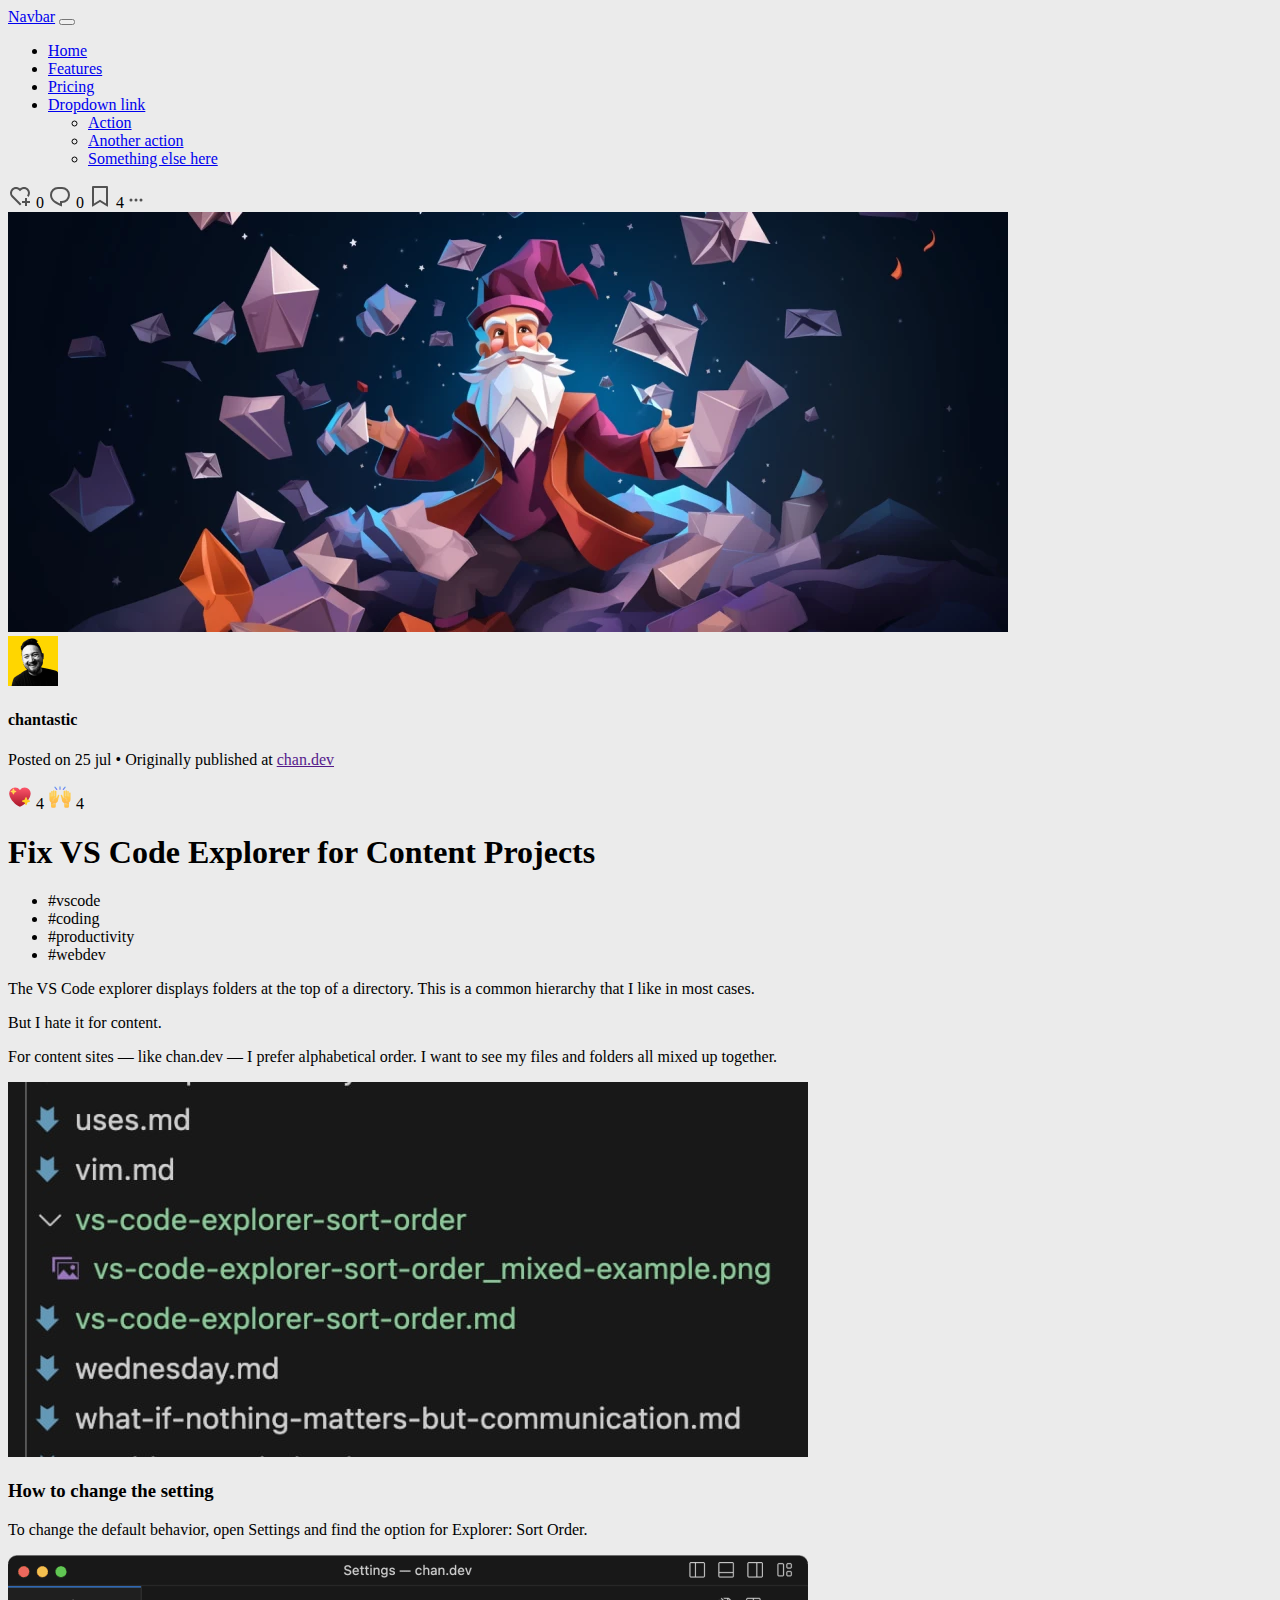
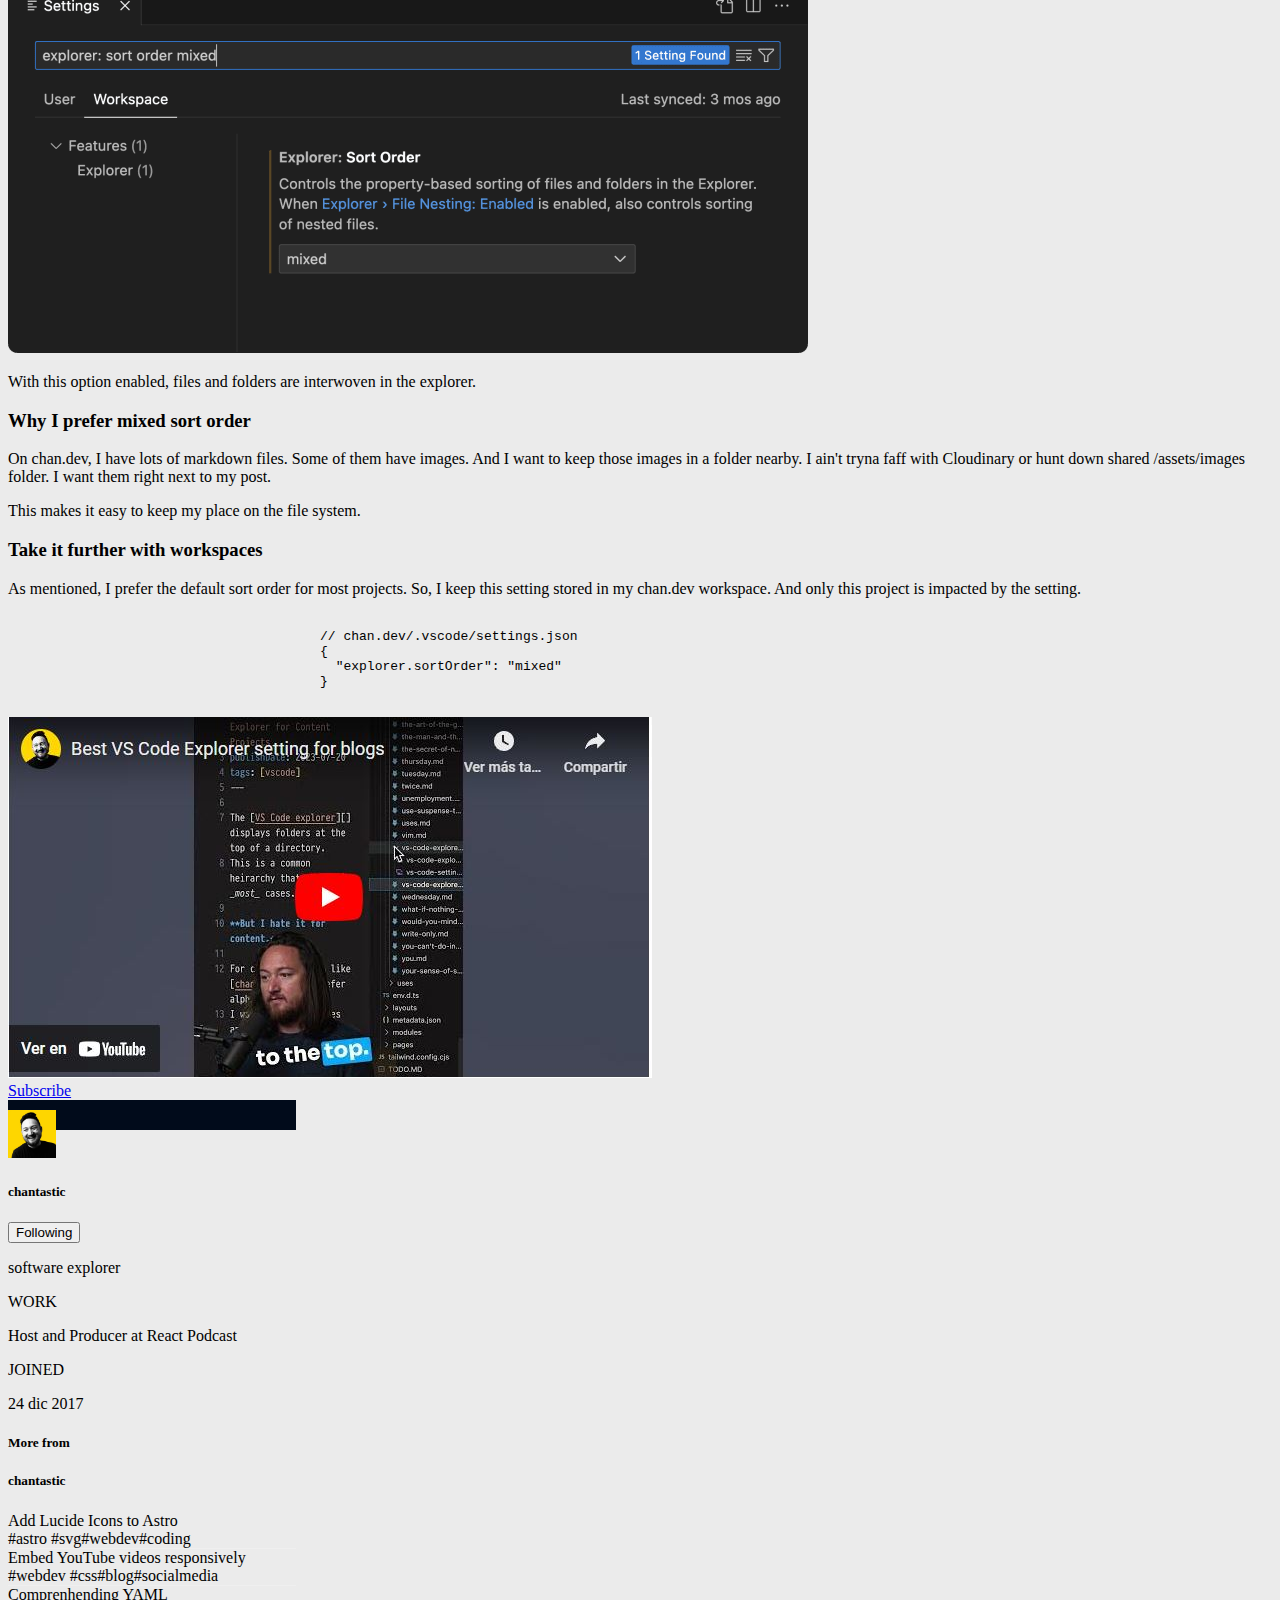
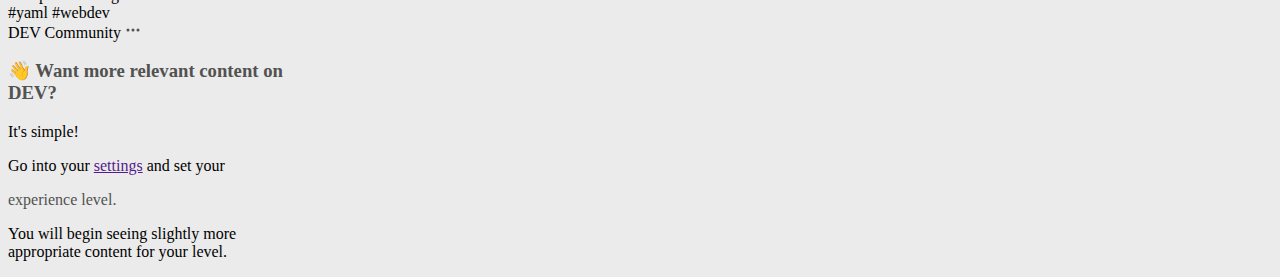
==== post.html @ d1fd75cc "seccion card 1" ====
<!DOCTYPE html>
<html lang="en">

<head>
    <meta charset="UTF-8">
    <meta name="viewport" content="width=device-width, initial-scale=1.0">

    <title>POST</title>

    <link href='https://fonts.googleapis.com/css?family=Roboto' rel='stylesheet'>
    <link href="https://cdn.jsdelivr.net/npm/bootstrap@5.3.1/dist/css/bootstrap.min.css" rel="stylesheet"
        integrity="sha384-4bw+/aepP/YC94hEpVNVgiZdgIC5+VKNBQNGCHeKRQN+PtmoHDEXuppvnDJzQIu9" crossorigin="anonymous">
    <link rel="stylesheet" href="styles.css">
</head>

<body style="background-color: #ebebeb;">
    <header class="header__container">
        <nav class="navbar navbar-expand-lg bg-body-tertiary">
            <div class="container-fluid">
              <a class="navbar-brand" href="#">Navbar</a>
              <button class="navbar-toggler" type="button" data-bs-toggle="collapse" data-bs-target="#navbarNavDropdown" aria-controls="navbarNavDropdown" aria-expanded="false" aria-label="Toggle navigation">
                <span class="navbar-toggler-icon"></span>
              </button>
              <div class="collapse navbar-collapse" id="navbarNavDropdown">
                <ul class="navbar-nav">
                  <li class="nav-item">
                    <a class="nav-link active" aria-current="page" href="#">Home</a>
                  </li>
                  <li class="nav-item">
                    <a class="nav-link" href="#">Features</a>
                  </li>
                  <li class="nav-item">
                    <a class="nav-link" href="#">Pricing</a>
                  </li>
                  <li class="nav-item dropdown">
                    <a class="nav-link dropdown-toggle" href="#" role="button" data-bs-toggle="dropdown" aria-expanded="false">
                      Dropdown link
                    </a>
                    <ul class="dropdown-menu">
                      <li><a class="dropdown-item" href="#">Action</a></li>
                      <li><a class="dropdown-item" href="#">Another action</a></li>
                      <li><a class="dropdown-item" href="#">Something else here</a></li>
                    </ul>
                  </li>
                </ul>
              </div>
            </div>
          </nav>
    </header>
    <div class="container my-3">
        <div class="row">
            <aside class="aside-left-post__container col-1 d-none d-md-block">
                <div class="d-flex flex-column align-items-center mt-5">
                <img src="./src/corazon.svg" class="mb-1">
                <span class="mb-4">0</span>
                <img src="./src/message.svg" class="mb-1" >
                <span class="mb-4">0</span>
                <img src="./src/mark.svg" class="mb-1">
                <span class="mb-4">4</span>
                <img src="./src/puntos.svg" >
                </div>
            </aside>
             <main class="main-post__container col-12 col-md-9 col-lg-8">
                <section class="card__section">
                    <div class="card">
                        <img src="./src/mago.webp" class="card-img-top" alt="...">
                        <section class="poster-information__container d-flex ps-4 pt-3 ">
                            <div class="image__container"><img class="rounded-circle" src="src/autoravatar.webp" alt="">
                            </div>

                            <div class="info">
                                <h4>chantastic</h4>
                                <p>Posted on 25 jul • Originally published at <a href="">chan.dev</a></p>
                            </div>
                        </section>
                        <section class="reactions__container d-flex ps-3  ">
                            <span class=" me-3">
                                <img src="./src/sparkleheart.svg" alt="">
                                <span>4</span>
                            </span>
                            <span><img src="./src/raised-hands.svg" alt="">
                                <span>4</span>
                            </span>
                        </section>
                        <div class="card-body">
                            <h1 class="card-title">Fix VS Code Explorer for Content Projects</h5>
                                <section class="hashtag__container">
                                    <ul class="d-flex flex-wrap list-unstyled">
                                        <li class="ps-4 me-2">#vscode</li>
                                        <li class="me-2">#coding</li>
                                        <li class="me-2">#productivity</li>
                                        <li class="me-2">#webdev</li>
                                    </ul>
                                </section>
                                <p class="card-text">The VS Code explorer displays folders at the top of a directory.
                                    This is a common hierarchy that I like in most cases.

                                <p>But I hate it for content.</p>

                                For content sites — like chan.dev — I prefer alphabetical order.
                                I want to see my files and folders all mixed up together.</p>
                                <div>
                                    <img class="img-fluid" src="./src/capture1.jpg" alt="">
                                </div>
                                <h3>How to change the setting</h3>
                                <p>To change the default behavior, open Settings and find the option for Explorer: Sort
                                    Order.</p>
                                <img class="img-fluid" src="./src/settings.png" alt="">
                                <p>With this option enabled, files and folders are interwoven in the explorer.</p>
                                <h3>Why I prefer mixed sort order</h3>
                                <p>On chan.dev, I have lots of markdown files.
                                    Some of them have images.
                                    And I want to keep those images in a folder nearby.
                                    I ain't tryna faff with Cloudinary or hunt down shared /assets/images folder.
                                    I want them right next to my post.
                                </p>
                                <p>This makes it easy to keep my place on the file system.</p>
                                <h3>Take it further with workspaces</h3>
                                <p>As mentioned, I prefer the default sort order for most projects.
                                    So, I keep this setting stored in my chan.dev workspace.
                                    And only this project is impacted by the setting.
                                </p>
                                 <div class="code-block">
                                    <pre><code class="code">
                                        // chan.dev/.vscode/settings.json
                                        {
                                          "explorer.sortOrder": "mixed"
                                        }
                                    </code></pre>
                                  </div>
                                  <div>
                                    <img class="img-fluid" src="./src/video yotube.JPG" alt="">
                                </div>

                                <a href="#" class="btn btn-primary">Subscribe</a>
                        </div>
                    </div>
                </section>

            </main>
            <aside class="aside-right-post__container  col-3 d-none d-lg-block">
                <section class="info__user gap-2">
                    <div class="card" style="width: 18rem;  border-top: 30px solid #010b1b;">
                        <div class="info__nameUser d-flex ">
                            <img src="./src/perfil-user.webp" class="card-img-top rounded-circle mx-3" style="width: 48px; height: 48px; margin-top: -20px;" alt="...">
                            <h5 class="card-title">chantastic</h5>
                        </div>
                        <div class="card-body">
                        <div class="d-grid gap-2">
                            <button href="#" class="btn btn-outline-secondary ">Following</button>
                        </div>
                        <p class="card-text my-2">software explorer</p>
                        <span class="fw-bold text-body-secondary">WORK</span>
                        <p>Host and Producer at React Podcast</p>
                        <span class="fw-bold text-body-secondary">JOINED</span>
                        <p>24 dic 2017</p>
                        </div>
                    </div>
                
                </section>
                <section>
                <div class="info__extra mt-3">
                    <div class="card" style="width: 18rem;">
                        <div class="card-body">
                            <div class="card_tittle d-flex">
                                <h5 class="card-title">More from </h5> <h5 class="card-tittle text-primary mx-1"> chantastic</h5>
                                <div class="d-grid gap-2">
                            </div>
                    </div>
                    <div class="row">
                        <div class="col my-1" style="width: 18rem; margin:0 ;border-bottom: 1px solid rgb(239, 239, 239);">
                           <span class="my-2">Add Lucide Icons to Astro</span>
                           <div class="text-secondary my-1 ">
                            <span class="me-1">#astro</span> <span class="me-1">#svg</span><span class="me-1">#webdev</span><span class="me-1">#coding</span>
                           </div>
                          </div>
                        </div>
                        <div class="row">
                            <div class="col my-2" style="width: 18rem; border-bottom: 1px solid rgb(239, 239, 239);">
                               <span class="my-1">Embed YouTube videos responsively</span>
                               <div class="text-secondary my-1">
                                <span class="me-1">#webdev</span> <span class="me-1">#css</span><span class="me-1">#blog</span><span class="me-1">#socialmedia</span>
                               </div>
                              </div>
                            </div>
                            <div class="row">
                                <div class="col my-2" style="width: 18rem;">
                                   <span class="my-1">Comprenhending YAML</span>
                                   <div class="text-secondary ">
                                    <span class="me-1">#yaml</span> <span class="me-1">#webdev</span>
                                   </div>
                                </div>
                            </div>       
                </section>
               <section>
                <div class="card my-3" style="width: 18rem;">
                <div class="info__anuncios d-flex ">
                  <span class="text-dark m-3 col "> DEV Community</span> <img src="./src/puntos.svg" alt="" class="me-3">
                </div>
                <div class="card-body">
                <div class="d-grid gap-2">
                </div>
                <h3 class="card-text my-2  fw-bold" style="color: #525252;">   👋 Want more relevant content on DEV?</h3>
                <span class="fw-bold text-body-secondary fs-5">It's simple!</span>
                <p class="m-0">Go into your <a href="">settings</a>  and set your</p> <p class="fw-bold" style="color: #525252;">experience level.</p>
                <p>You will begin seeing slightly more appropriate content for your level.</p>
                </div>
            </div>
                 </section>
            </aside>
        </div>
    </div>
    <footer class="footer__container"></footer>
    <script src="https://cdn.jsdelivr.net/npm/bootstrap@5.3.1/dist/js/bootstrap.bundle.min.js" integrity="sha384-HwwvtgBNo3bZJJLYd8oVXjrBZt8cqVSpeBNS5n7C8IVInixGAoxmnlMuBnhbgrkm" crossorigin="anonymous"></script>
</body>

</html>
---- styles.css ----
/*# sourceMappingURL=styles.css.map */
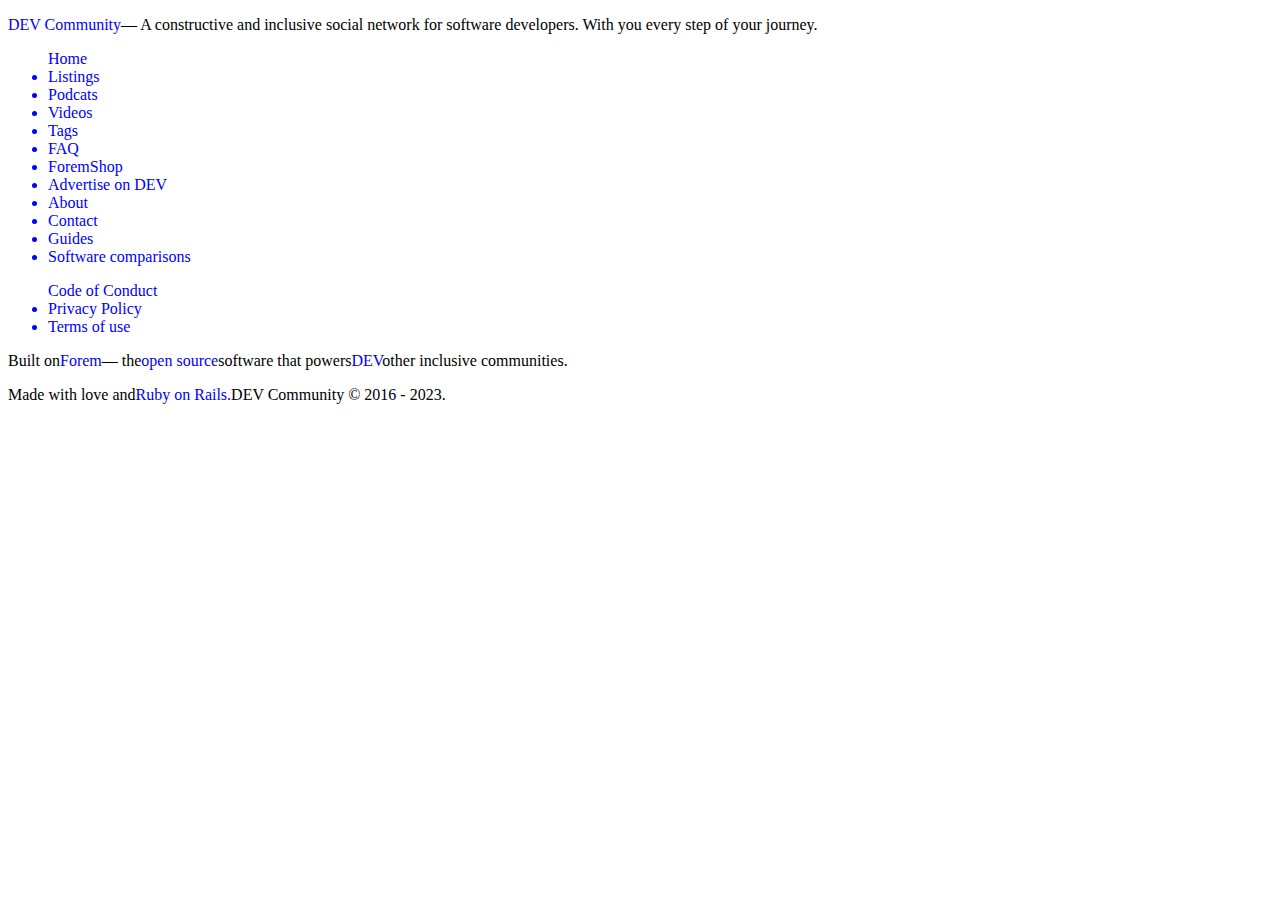
==== commit 7e86ed06: "se creo footer" ====
--- a/post.html
+++ b/post.html
@@ -1,217 +1,65 @@
 <!DOCTYPE html>
 <html lang="en">
-
-<head>
-    <meta charset="UTF-8">
-    <meta name="viewport" content="width=device-width, initial-scale=1.0">
-
-    <title>POST</title>
-
-    <link href='https://fonts.googleapis.com/css?family=Roboto' rel='stylesheet'>
-    <link href="https://cdn.jsdelivr.net/npm/bootstrap@5.3.1/dist/css/bootstrap.min.css" rel="stylesheet"
-        integrity="sha384-4bw+/aepP/YC94hEpVNVgiZdgIC5+VKNBQNGCHeKRQN+PtmoHDEXuppvnDJzQIu9" crossorigin="anonymous">
-    <link rel="stylesheet" href="styles.css">
-</head>
-
-<body style="background-color: #ebebeb;">
-    <header class="header__container">
-        <nav class="navbar navbar-expand-lg bg-body-tertiary">
-            <div class="container-fluid">
-              <a class="navbar-brand" href="#">Navbar</a>
-              <button class="navbar-toggler" type="button" data-bs-toggle="collapse" data-bs-target="#navbarNavDropdown" aria-controls="navbarNavDropdown" aria-expanded="false" aria-label="Toggle navigation">
-                <span class="navbar-toggler-icon"></span>
-              </button>
-              <div class="collapse navbar-collapse" id="navbarNavDropdown">
-                <ul class="navbar-nav">
-                  <li class="nav-item">
-                    <a class="nav-link active" aria-current="page" href="#">Home</a>
-                  </li>
-                  <li class="nav-item">
-                    <a class="nav-link" href="#">Features</a>
-                  </li>
-                  <li class="nav-item">
-                    <a class="nav-link" href="#">Pricing</a>
-                  </li>
-                  <li class="nav-item dropdown">
-                    <a class="nav-link dropdown-toggle" href="#" role="button" data-bs-toggle="dropdown" aria-expanded="false">
-                      Dropdown link
-                    </a>
-                    <ul class="dropdown-menu">
-                      <li><a class="dropdown-item" href="#">Action</a></li>
-                      <li><a class="dropdown-item" href="#">Another action</a></li>
-                      <li><a class="dropdown-item" href="#">Something else here</a></li>
-                    </ul>
-                  </li>
-                </ul>
-              </div>
-            </div>
-          </nav>
-    </header>
-    <div class="container my-3">
-        <div class="row">
-            <aside class="aside-left-post__container col-1 d-none d-md-block">
-                <div class="d-flex flex-column align-items-center mt-5">
-                <img src="./src/corazon.svg" class="mb-1">
-                <span class="mb-4">0</span>
-                <img src="./src/message.svg" class="mb-1" >
-                <span class="mb-4">0</span>
-                <img src="./src/mark.svg" class="mb-1">
-                <span class="mb-4">4</span>
-                <img src="./src/puntos.svg" >
-                </div>
-            </aside>
-             <main class="main-post__container col-12 col-md-9 col-lg-8">
-                <section class="card__section">
-                    <div class="card">
-                        <img src="./src/mago.webp" class="card-img-top" alt="...">
-                        <section class="poster-information__container d-flex ps-4 pt-3 ">
-                            <div class="image__container"><img class="rounded-circle" src="src/autoravatar.webp" alt="">
-                            </div>
-
-                            <div class="info">
-                                <h4>chantastic</h4>
-                                <p>Posted on 25 jul • Originally published at <a href="">chan.dev</a></p>
-                            </div>
-                        </section>
-                        <section class="reactions__container d-flex ps-3  ">
-                            <span class=" me-3">
-                                <img src="./src/sparkleheart.svg" alt="">
-                                <span>4</span>
-                            </span>
-                            <span><img src="./src/raised-hands.svg" alt="">
-                                <span>4</span>
-                            </span>
-                        </section>
-                        <div class="card-body">
-                            <h1 class="card-title">Fix VS Code Explorer for Content Projects</h5>
-                                <section class="hashtag__container">
-                                    <ul class="d-flex flex-wrap list-unstyled">
-                                        <li class="ps-4 me-2">#vscode</li>
-                                        <li class="me-2">#coding</li>
-                                        <li class="me-2">#productivity</li>
-                                        <li class="me-2">#webdev</li>
-                                    </ul>
-                                </section>
-                                <p class="card-text">The VS Code explorer displays folders at the top of a directory.
-                                    This is a common hierarchy that I like in most cases.
-
-                                <p>But I hate it for content.</p>
-
-                                For content sites — like chan.dev — I prefer alphabetical order.
-                                I want to see my files and folders all mixed up together.</p>
-                                <div>
-                                    <img class="img-fluid" src="./src/capture1.jpg" alt="">
-                                </div>
-                                <h3>How to change the setting</h3>
-                                <p>To change the default behavior, open Settings and find the option for Explorer: Sort
-                                    Order.</p>
-                                <img class="img-fluid" src="./src/settings.png" alt="">
-                                <p>With this option enabled, files and folders are interwoven in the explorer.</p>
-                                <h3>Why I prefer mixed sort order</h3>
-                                <p>On chan.dev, I have lots of markdown files.
-                                    Some of them have images.
-                                    And I want to keep those images in a folder nearby.
-                                    I ain't tryna faff with Cloudinary or hunt down shared /assets/images folder.
-                                    I want them right next to my post.
-                                </p>
-                                <p>This makes it easy to keep my place on the file system.</p>
-                                <h3>Take it further with workspaces</h3>
-                                <p>As mentioned, I prefer the default sort order for most projects.
-                                    So, I keep this setting stored in my chan.dev workspace.
-                                    And only this project is impacted by the setting.
-                                </p>
-                                 <div class="code-block">
-                                    <pre><code class="code">
-                                        // chan.dev/.vscode/settings.json
-                                        {
-                                          "explorer.sortOrder": "mixed"
-                                        }
-                                    </code></pre>
-                                  </div>
-                                  <div>
-                                    <img class="img-fluid" src="./src/video yotube.JPG" alt="">
-                                </div>
-
-                                <a href="#" class="btn btn-primary">Subscribe</a>
-                        </div>
-                    </div>
-                </section>
-
-            </main>
-            <aside class="aside-right-post__container  col-3 d-none d-lg-block">
-                <section class="info__user gap-2">
-                    <div class="card" style="width: 18rem;  border-top: 30px solid #010b1b;">
-                        <div class="info__nameUser d-flex ">
-                            <img src="./src/perfil-user.webp" class="card-img-top rounded-circle mx-3" style="width: 48px; height: 48px; margin-top: -20px;" alt="...">
-                            <h5 class="card-title">chantastic</h5>
-                        </div>
-                        <div class="card-body">
-                        <div class="d-grid gap-2">
-                            <button href="#" class="btn btn-outline-secondary ">Following</button>
-                        </div>
-                        <p class="card-text my-2">software explorer</p>
-                        <span class="fw-bold text-body-secondary">WORK</span>
-                        <p>Host and Producer at React Podcast</p>
-                        <span class="fw-bold text-body-secondary">JOINED</span>
-                        <p>24 dic 2017</p>
-                        </div>
-                    </div>
-                
-                </section>
-                <section>
-                <div class="info__extra mt-3">
-                    <div class="card" style="width: 18rem;">
-                        <div class="card-body">
-                            <div class="card_tittle d-flex">
-                                <h5 class="card-title">More from </h5> <h5 class="card-tittle text-primary mx-1"> chantastic</h5>
-                                <div class="d-grid gap-2">
-                            </div>
-                    </div>
-                    <div class="row">
-                        <div class="col my-1" style="width: 18rem; margin:0 ;border-bottom: 1px solid rgb(239, 239, 239);">
-                           <span class="my-2">Add Lucide Icons to Astro</span>
-                           <div class="text-secondary my-1 ">
-                            <span class="me-1">#astro</span> <span class="me-1">#svg</span><span class="me-1">#webdev</span><span class="me-1">#coding</span>
-                           </div>
-                          </div>
-                        </div>
-                        <div class="row">
-                            <div class="col my-2" style="width: 18rem; border-bottom: 1px solid rgb(239, 239, 239);">
-                               <span class="my-1">Embed YouTube videos responsively</span>
-                               <div class="text-secondary my-1">
-                                <span class="me-1">#webdev</span> <span class="me-1">#css</span><span class="me-1">#blog</span><span class="me-1">#socialmedia</span>
-                               </div>
-                              </div>
-                            </div>
-                            <div class="row">
-                                <div class="col my-2" style="width: 18rem;">
-                                   <span class="my-1">Comprenhending YAML</span>
-                                   <div class="text-secondary ">
-                                    <span class="me-1">#yaml</span> <span class="me-1">#webdev</span>
-                                   </div>
-                                </div>
-                            </div>       
-                </section>
-               <section>
-                <div class="card my-3" style="width: 18rem;">
-                <div class="info__anuncios d-flex ">
-                  <span class="text-dark m-3 col "> DEV Community</span> <img src="./src/puntos.svg" alt="" class="me-3">
-                </div>
-                <div class="card-body">
-                <div class="d-grid gap-2">
-                </div>
-                <h3 class="card-text my-2  fw-bold" style="color: #525252;">   👋 Want more relevant content on DEV?</h3>
-                <span class="fw-bold text-body-secondary fs-5">It's simple!</span>
-                <p class="m-0">Go into your <a href="">settings</a>  and set your</p> <p class="fw-bold" style="color: #525252;">experience level.</p>
-                <p>You will begin seeing slightly more appropriate content for your level.</p>
-                </div>
-            </div>
-                 </section>
-            </aside>
-        </div>
+  <head>
+    <meta charset="UTF-8" />
+    <meta name="viewport" content="width=device-width, initial-scale=1.0" />
+    <title>Document</title>
+    <link
+      href="https://fonts.googleapis.com/css?family=Roboto"
+      rel="stylesheet"
+    />
+    <link
+      href="https://cdn.jsdelivr.net/npm/bootstrap@5.3.1/dist/css/bootstrap.min.css"
+      rel="stylesheet"
+      integrity="sha384-4bw+/aepP/YC94hEpVNVgiZdgIC5+VKNBQNGCHeKRQN+PtmoHDEXuppvnDJzQIu9"
+      crossorigin="anonymous"
+    />
+    <link rel="stylesheet" href="styles.css" />
+  </head>
+  <body>
+    <header class="header__container"></header>
+    <div class="container">
+      <div class="row">
+        <side class="aside-left-post__container"></side>
+        <main class="main-post__container"></main>
+        <side class="aside-right-post__container"></side>
+      </div>
     </div>
-    <footer class="footer__container"></footer>
-    <script src="https://cdn.jsdelivr.net/npm/bootstrap@5.3.1/dist/js/bootstrap.bundle.min.js" integrity="sha384-HwwvtgBNo3bZJJLYd8oVXjrBZt8cqVSpeBNS5n7C8IVInixGAoxmnlMuBnhbgrkm" crossorigin="anonymous"></script>
-</body>
-
-</html>+    <footer class="footer__container">
+        <p class="d-flex justify-content-center">
+         <span class="me-1">DEV Community</span>— A constructive and inclusive social network for software developers.
+          With you every step of your journey.
+        </p>
+        <ul class="d-flex justify-content-center">
+          <li class="no__point">Home</li>
+          <li class="ms-4">Listings</li>
+          <li class="ms-4">Podcats</li>
+          <li class="ms-4">Videos</li>
+          <li class="ms-4">Tags</li>
+          <li class="ms-4">FAQ</li>
+          <li class="ms-4">ForemShop</li>
+          <li class="ms-4">Advertise on DEV</li>
+          <li class="ms-4">About</li>
+          <li class="ms-4">Contact</li>
+          <li class="ms-4">Guides</li>
+          <li class="ms-4">Software comparisons</li>
+        </ul>
+        <ul class="d-flex justify-content-center">
+          <li class="no__point">Code of Conduct</li>
+          <li class="ms-4">Privacy Policy</li>
+          <li class="ms-4">Terms of use</li>
+        </ul>
+        <p class="d-flex justify-content-center">
+          Built on<span class="mx-1">Forem</span>— the<span class="mx-1">open source</span>software that powers<span class="mx-1">DEV</span>other
+          inclusive communities.
+        </p>
+        <p class="d-flex justify-content-center">Made with love and<span class="mx-1">Ruby on Rails.</span>DEV Community © 2016 - 2023.</p>
+      
+    </footer>
+    <script
+      src="https://cdn.jsdelivr.net/npm/bootstrap@5.3.1/dist/js/bootstrap.bundle.min.js"
+      integrity="sha384-HwwvtgBNo3bZJJLYd8oVXjrBZt8cqVSpeBNS5n7C8IVInixGAoxmnlMuBnhbgrkm"
+      crossorigin="anonymous"
+    ></script>
+  </body>
+</html>
--- a/styles.css
+++ b/styles.css
@@ -1 +1,6 @@
-/*# sourceMappingURL=styles.css.map */+.footer__container .no__point {
+  list-style: none;
+}
+.footer__container span, .footer__container li {
+  color: blue;
+}/*# sourceMappingURL=styles.css.map */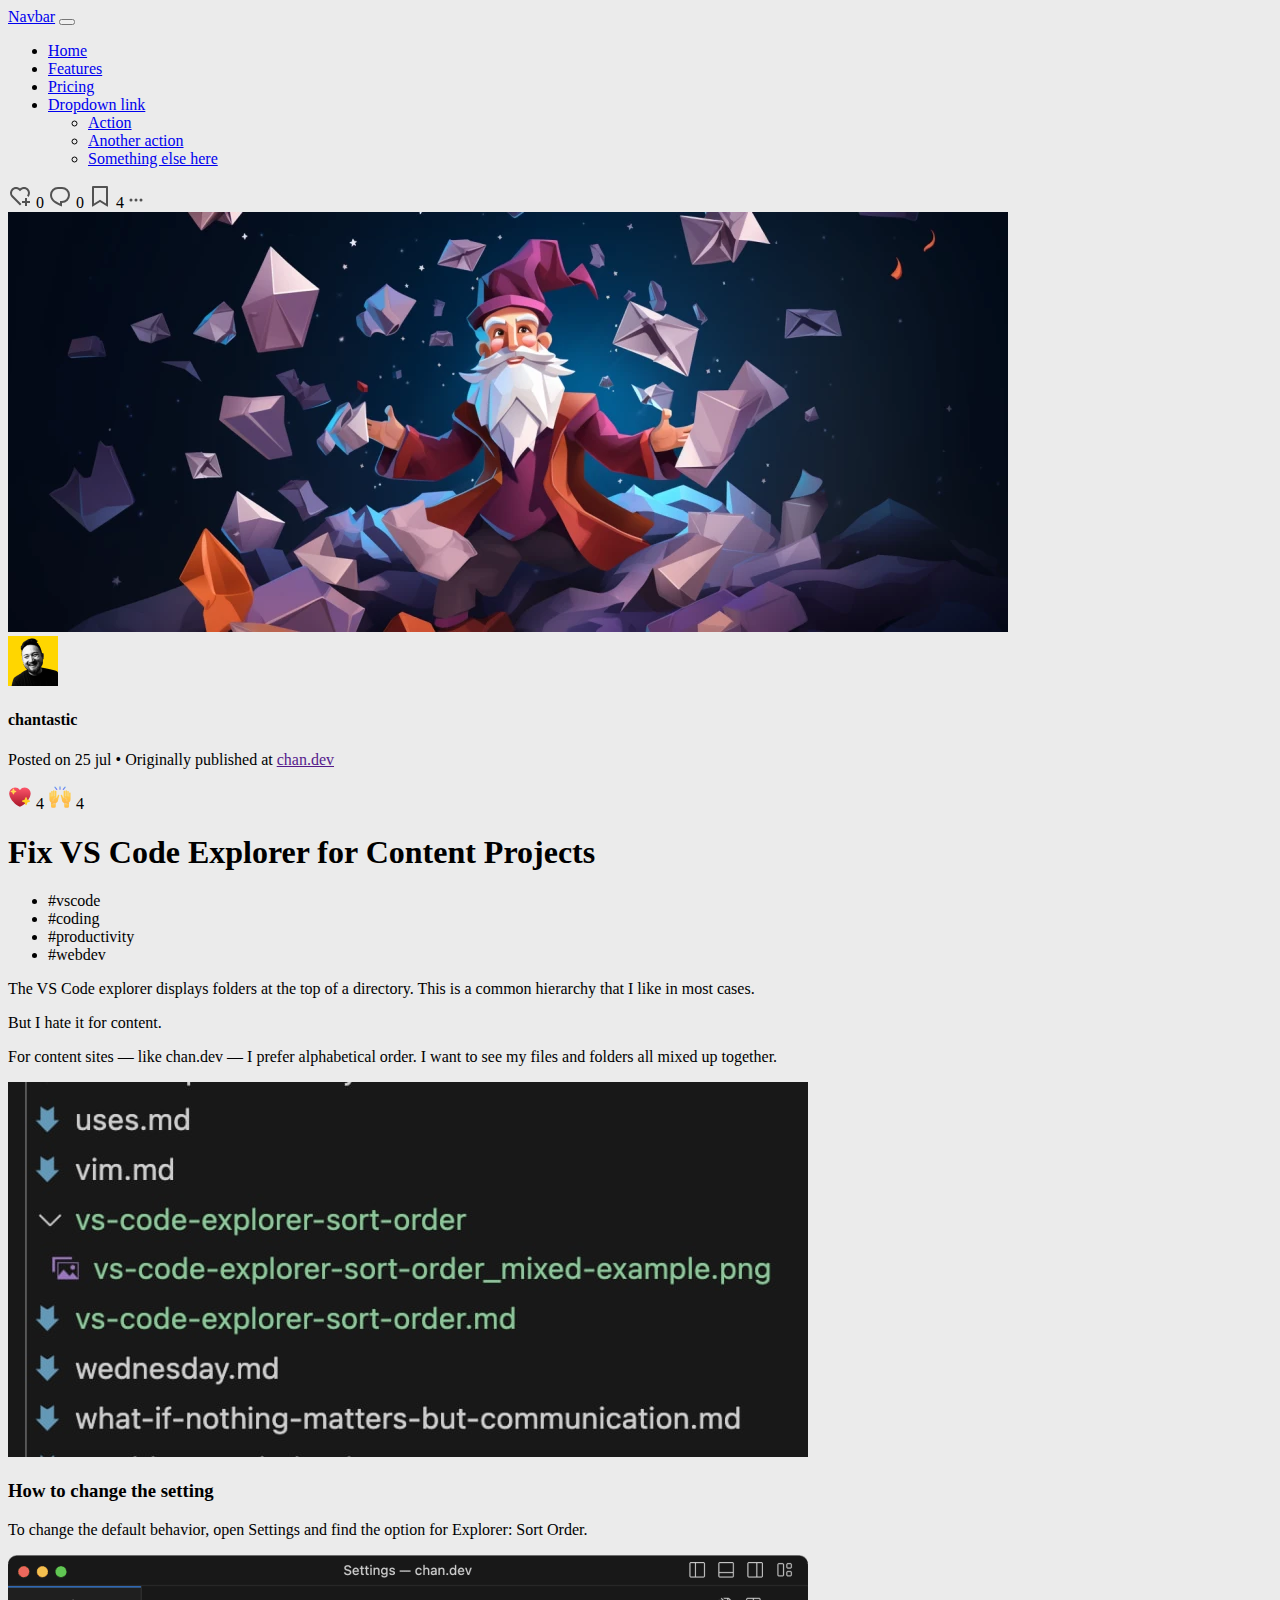
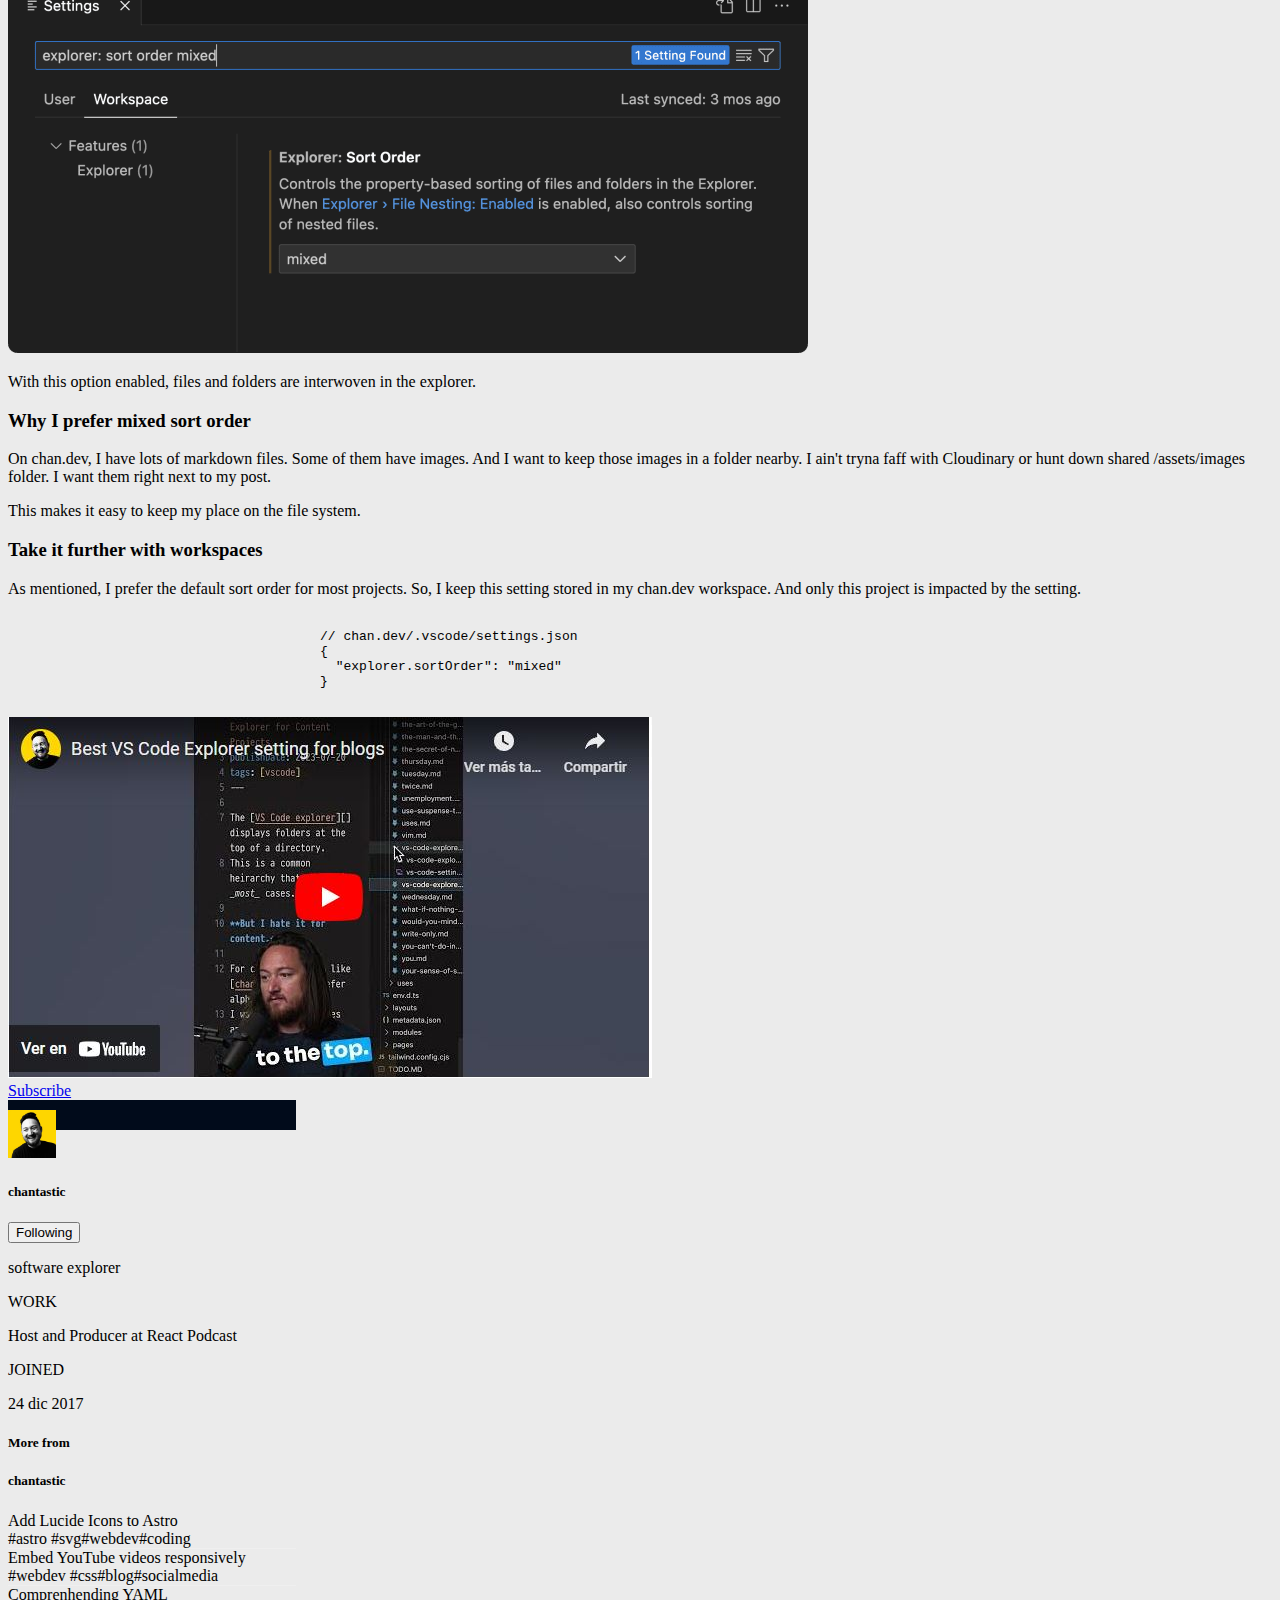
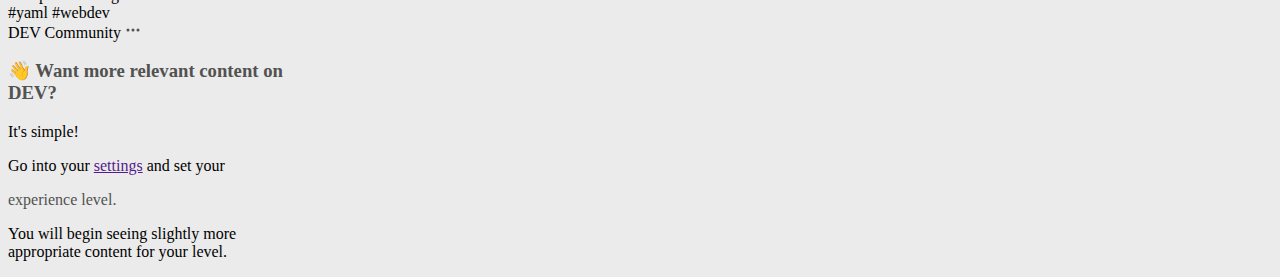
==== commit 87316650: "Merge branch 'main' into aside-izquierdo" ====
--- a/post.html
+++ b/post.html
@@ -1,65 +1,217 @@
 <!DOCTYPE html>
 <html lang="en">
-  <head>
-    <meta charset="UTF-8" />
-    <meta name="viewport" content="width=device-width, initial-scale=1.0" />
-    <title>Document</title>
-    <link
-      href="https://fonts.googleapis.com/css?family=Roboto"
-      rel="stylesheet"
-    />
-    <link
-      href="https://cdn.jsdelivr.net/npm/bootstrap@5.3.1/dist/css/bootstrap.min.css"
-      rel="stylesheet"
-      integrity="sha384-4bw+/aepP/YC94hEpVNVgiZdgIC5+VKNBQNGCHeKRQN+PtmoHDEXuppvnDJzQIu9"
-      crossorigin="anonymous"
-    />
-    <link rel="stylesheet" href="styles.css" />
-  </head>
-  <body>
-    <header class="header__container"></header>
-    <div class="container">
-      <div class="row">
-        <side class="aside-left-post__container"></side>
-        <main class="main-post__container"></main>
-        <side class="aside-right-post__container"></side>
-      </div>
+
+<head>
+    <meta charset="UTF-8">
+    <meta name="viewport" content="width=device-width, initial-scale=1.0">
+
+    <title>POST</title>
+
+    <link href='https://fonts.googleapis.com/css?family=Roboto' rel='stylesheet'>
+    <link href="https://cdn.jsdelivr.net/npm/bootstrap@5.3.1/dist/css/bootstrap.min.css" rel="stylesheet"
+        integrity="sha384-4bw+/aepP/YC94hEpVNVgiZdgIC5+VKNBQNGCHeKRQN+PtmoHDEXuppvnDJzQIu9" crossorigin="anonymous">
+    <link rel="stylesheet" href="styles.css">
+</head>
+
+<body style="background-color: #ebebeb;">
+    <header class="header__container">
+        <nav class="navbar navbar-expand-lg bg-body-tertiary">
+            <div class="container-fluid">
+              <a class="navbar-brand" href="#">Navbar</a>
+              <button class="navbar-toggler" type="button" data-bs-toggle="collapse" data-bs-target="#navbarNavDropdown" aria-controls="navbarNavDropdown" aria-expanded="false" aria-label="Toggle navigation">
+                <span class="navbar-toggler-icon"></span>
+              </button>
+              <div class="collapse navbar-collapse" id="navbarNavDropdown">
+                <ul class="navbar-nav">
+                  <li class="nav-item">
+                    <a class="nav-link active" aria-current="page" href="#">Home</a>
+                  </li>
+                  <li class="nav-item">
+                    <a class="nav-link" href="#">Features</a>
+                  </li>
+                  <li class="nav-item">
+                    <a class="nav-link" href="#">Pricing</a>
+                  </li>
+                  <li class="nav-item dropdown">
+                    <a class="nav-link dropdown-toggle" href="#" role="button" data-bs-toggle="dropdown" aria-expanded="false">
+                      Dropdown link
+                    </a>
+                    <ul class="dropdown-menu">
+                      <li><a class="dropdown-item" href="#">Action</a></li>
+                      <li><a class="dropdown-item" href="#">Another action</a></li>
+                      <li><a class="dropdown-item" href="#">Something else here</a></li>
+                    </ul>
+                  </li>
+                </ul>
+              </div>
+            </div>
+          </nav>
+    </header>
+    <div class="container my-3">
+        <div class="row">
+            <aside class="aside-left-post__container col-1 d-none d-md-block">
+                <div class="d-flex flex-column align-items-center mt-5">
+                <img src="./src/corazon.svg" class="mb-1">
+                <span class="mb-4">0</span>
+                <img src="./src/message.svg" class="mb-1" >
+                <span class="mb-4">0</span>
+                <img src="./src/mark.svg" class="mb-1">
+                <span class="mb-4">4</span>
+                <img src="./src/puntos.svg" >
+                </div>
+            </aside>
+             <main class="main-post__container col-12 col-md-9 col-lg-8">
+                <section class="card__section">
+                    <div class="card">
+                        <img src="./src/mago.webp" class="card-img-top" alt="...">
+                        <section class="poster-information__container d-flex ps-4 pt-3 ">
+                            <div class="image__container"><img class="rounded-circle" src="src/autoravatar.webp" alt="">
+                            </div>
+
+                            <div class="info">
+                                <h4>chantastic</h4>
+                                <p>Posted on 25 jul • Originally published at <a href="">chan.dev</a></p>
+                            </div>
+                        </section>
+                        <section class="reactions__container d-flex ps-3  ">
+                            <span class=" me-3">
+                                <img src="./src/sparkleheart.svg" alt="">
+                                <span>4</span>
+                            </span>
+                            <span><img src="./src/raised-hands.svg" alt="">
+                                <span>4</span>
+                            </span>
+                        </section>
+                        <div class="card-body">
+                            <h1 class="card-title">Fix VS Code Explorer for Content Projects</h5>
+                                <section class="hashtag__container">
+                                    <ul class="d-flex flex-wrap list-unstyled">
+                                        <li class="ps-4 me-2">#vscode</li>
+                                        <li class="me-2">#coding</li>
+                                        <li class="me-2">#productivity</li>
+                                        <li class="me-2">#webdev</li>
+                                    </ul>
+                                </section>
+                                <p class="card-text">The VS Code explorer displays folders at the top of a directory.
+                                    This is a common hierarchy that I like in most cases.
+
+                                <p>But I hate it for content.</p>
+
+                                For content sites — like chan.dev — I prefer alphabetical order.
+                                I want to see my files and folders all mixed up together.</p>
+                                <div>
+                                    <img class="img-fluid" src="./src/capture1.jpg" alt="">
+                                </div>
+                                <h3>How to change the setting</h3>
+                                <p>To change the default behavior, open Settings and find the option for Explorer: Sort
+                                    Order.</p>
+                                <img class="img-fluid" src="./src/settings.png" alt="">
+                                <p>With this option enabled, files and folders are interwoven in the explorer.</p>
+                                <h3>Why I prefer mixed sort order</h3>
+                                <p>On chan.dev, I have lots of markdown files.
+                                    Some of them have images.
+                                    And I want to keep those images in a folder nearby.
+                                    I ain't tryna faff with Cloudinary or hunt down shared /assets/images folder.
+                                    I want them right next to my post.
+                                </p>
+                                <p>This makes it easy to keep my place on the file system.</p>
+                                <h3>Take it further with workspaces</h3>
+                                <p>As mentioned, I prefer the default sort order for most projects.
+                                    So, I keep this setting stored in my chan.dev workspace.
+                                    And only this project is impacted by the setting.
+                                </p>
+                                 <div class="code-block">
+                                    <pre><code class="code">
+                                        // chan.dev/.vscode/settings.json
+                                        {
+                                          "explorer.sortOrder": "mixed"
+                                        }
+                                    </code></pre>
+                                  </div>
+                                  <div>
+                                    <img class="img-fluid" src="./src/video yotube.JPG" alt="">
+                                </div>
+
+                                <a href="#" class="btn btn-primary">Subscribe</a>
+                        </div>
+                    </div>
+                </section>
+
+            </main>
+            <aside class="aside-right-post__container  col-3 d-none d-lg-block">
+                <section class="info__user gap-2">
+                    <div class="card" style="width: 18rem;  border-top: 30px solid #010b1b;">
+                        <div class="info__nameUser d-flex ">
+                            <img src="./src/perfil-user.webp" class="card-img-top rounded-circle mx-3" style="width: 48px; height: 48px; margin-top: -20px;" alt="...">
+                            <h5 class="card-title">chantastic</h5>
+                        </div>
+                        <div class="card-body">
+                        <div class="d-grid gap-2">
+                            <button href="#" class="btn btn-outline-secondary ">Following</button>
+                        </div>
+                        <p class="card-text my-2">software explorer</p>
+                        <span class="fw-bold text-body-secondary">WORK</span>
+                        <p>Host and Producer at React Podcast</p>
+                        <span class="fw-bold text-body-secondary">JOINED</span>
+                        <p>24 dic 2017</p>
+                        </div>
+                    </div>
+                
+                </section>
+                <section>
+                <div class="info__extra mt-3">
+                    <div class="card" style="width: 18rem;">
+                        <div class="card-body">
+                            <div class="card_tittle d-flex">
+                                <h5 class="card-title">More from </h5> <h5 class="card-tittle text-primary mx-1"> chantastic</h5>
+                                <div class="d-grid gap-2">
+                            </div>
+                    </div>
+                    <div class="row">
+                        <div class="col my-1" style="width: 18rem; margin:0 ;border-bottom: 1px solid rgb(239, 239, 239);">
+                           <span class="my-2">Add Lucide Icons to Astro</span>
+                           <div class="text-secondary my-1 ">
+                            <span class="me-1">#astro</span> <span class="me-1">#svg</span><span class="me-1">#webdev</span><span class="me-1">#coding</span>
+                           </div>
+                          </div>
+                        </div>
+                        <div class="row">
+                            <div class="col my-2" style="width: 18rem; border-bottom: 1px solid rgb(239, 239, 239);">
+                               <span class="my-1">Embed YouTube videos responsively</span>
+                               <div class="text-secondary my-1">
+                                <span class="me-1">#webdev</span> <span class="me-1">#css</span><span class="me-1">#blog</span><span class="me-1">#socialmedia</span>
+                               </div>
+                              </div>
+                            </div>
+                            <div class="row">
+                                <div class="col my-2" style="width: 18rem;">
+                                   <span class="my-1">Comprenhending YAML</span>
+                                   <div class="text-secondary ">
+                                    <span class="me-1">#yaml</span> <span class="me-1">#webdev</span>
+                                   </div>
+                                </div>
+                            </div>       
+                </section>
+               <section>
+                <div class="card my-3" style="width: 18rem;">
+                <div class="info__anuncios d-flex ">
+                  <span class="text-dark m-3 col "> DEV Community</span> <img src="./src/puntos.svg" alt="" class="me-3">
+                </div>
+                <div class="card-body">
+                <div class="d-grid gap-2">
+                </div>
+                <h3 class="card-text my-2  fw-bold" style="color: #525252;">   👋 Want more relevant content on DEV?</h3>
+                <span class="fw-bold text-body-secondary fs-5">It's simple!</span>
+                <p class="m-0">Go into your <a href="">settings</a>  and set your</p> <p class="fw-bold" style="color: #525252;">experience level.</p>
+                <p>You will begin seeing slightly more appropriate content for your level.</p>
+                </div>
+            </div>
+                 </section>
+            </aside>
+        </div>
     </div>
-    <footer class="footer__container">
-        <p class="d-flex justify-content-center">
-         <span class="me-1">DEV Community</span>— A constructive and inclusive social network for software developers.
-          With you every step of your journey.
-        </p>
-        <ul class="d-flex justify-content-center">
-          <li class="no__point">Home</li>
-          <li class="ms-4">Listings</li>
-          <li class="ms-4">Podcats</li>
-          <li class="ms-4">Videos</li>
-          <li class="ms-4">Tags</li>
-          <li class="ms-4">FAQ</li>
-          <li class="ms-4">ForemShop</li>
-          <li class="ms-4">Advertise on DEV</li>
-          <li class="ms-4">About</li>
-          <li class="ms-4">Contact</li>
-          <li class="ms-4">Guides</li>
-          <li class="ms-4">Software comparisons</li>
-        </ul>
-        <ul class="d-flex justify-content-center">
-          <li class="no__point">Code of Conduct</li>
-          <li class="ms-4">Privacy Policy</li>
-          <li class="ms-4">Terms of use</li>
-        </ul>
-        <p class="d-flex justify-content-center">
-          Built on<span class="mx-1">Forem</span>— the<span class="mx-1">open source</span>software that powers<span class="mx-1">DEV</span>other
-          inclusive communities.
-        </p>
-        <p class="d-flex justify-content-center">Made with love and<span class="mx-1">Ruby on Rails.</span>DEV Community © 2016 - 2023.</p>
-      
-    </footer>
-    <script
-      src="https://cdn.jsdelivr.net/npm/bootstrap@5.3.1/dist/js/bootstrap.bundle.min.js"
-      integrity="sha384-HwwvtgBNo3bZJJLYd8oVXjrBZt8cqVSpeBNS5n7C8IVInixGAoxmnlMuBnhbgrkm"
-      crossorigin="anonymous"
-    ></script>
-  </body>
-</html>
+    <footer class="footer__container"></footer>
+    <script src="https://cdn.jsdelivr.net/npm/bootstrap@5.3.1/dist/js/bootstrap.bundle.min.js" integrity="sha384-HwwvtgBNo3bZJJLYd8oVXjrBZt8cqVSpeBNS5n7C8IVInixGAoxmnlMuBnhbgrkm" crossorigin="anonymous"></script>
+</body>
+
+</html>--- a/styles.css
+++ b/styles.css
@@ -1,6 +1,294 @@
-.footer__container .no__point {
-  list-style: none;
-}
-.footer__container span, .footer__container li {
-  color: blue;
+
+.aside-menu__container .first-icons__container, .aside-menu__container .second-icons__container, .aside-menu__container .third-icons__container, .aside-menu__container .fourth-icons__container {
+  border: none;
+}
+.aside-menu__container .btn-first__button {
+  color: blue;
+  margin-bottom: 5px;
+}
+.aside-menu__container .btn-first__button:hover {
+  background-color: blue;
+  color: white;
+  text-decoration: underline;
+  text-decoration-color: white;
+}
+.aside-menu__container .btn-second__button:hover {
+  background-color: rgb(212, 229, 255);
+  color: rgb(23, 23, 204);
+  text-decoration: underline;
+  text-decoration-color: rgb(0, 0, 94);
+}
+.aside-menu__container .card {
+  margin-bottom: 25px;
+}
+.aside-menu__container .list-group-item, .aside-menu__container .tags__item {
+  border: none;
+  background-color: rgb(245, 245, 245);
+}
+.aside-menu__container .list-group-item:hover {
+  background-color: rgb(212, 229, 255);
+  color: rgb(23, 23, 204);
+  text-decoration: underline;
+  text-decoration-color: rgb(0, 0, 94);
+  cursor: pointer;
+}
+.aside-menu__container .titles__items:hover {
+  background-color: rgb(245, 245, 245);
+  color: black;
+  text-decoration: none;
+  cursor: default;
+}
+.aside-menu__container .underline__text .card-title {
+  font-size: 23px;
+  font-weight: bold;
+}
+.aside-menu__container .underline__text .card-title span {
+  font-size: 23px;
+  font-weight: bold;
+  color: blue;
+  text-decoration: underline;
+  text-decoration-color: blue;
+}
+.aside-menu__container .underline__text .card-title :hover {
+  cursor: pointer;
+}
+.aside-menu__container .underline__text .card__text {
+  font-size: 16px;
+}
+.aside-menu__container .underline__text .card__text span {
+  font-size: 16px;
+  color: blue;
+  text-decoration: underline;
+  text-decoration-color: blue;
+}
+.aside-menu__container .underline__text .card__text :hover {
+  cursor: pointer;
+}
+.aside-menu__container .underline__text .koala__container:hover {
+  cursor: pointer;
+}
+.aside-menu__container .underline__text img {
+  margin-bottom: 20px;
+}
+.aside-menu__container .background__item {
+  background-color: rgb(245, 245, 245);
+  border: none;
+}
+.aside-menu__container .footer__text .card-footer__text {
+  font-size: 13px;
+  font-weight: lighter;
+}
+.aside-menu__container .footer__text .card-footer__text span {
+  font-size: 12.5px;
+  font-weight: bold;
+  color: blue;
+}
+.aside-menu__container .footer__text .card-footer__text span:hover {
+  cursor: pointer;
+}
+.aside-menu__container .icons__container {
+  margin-bottom: 25px;
+  background-color: rgb(245, 245, 245);
+}
+.aside-menu__container .icons__container img:hover {
+  background-color: rgb(212, 229, 255);
+  color: rgb(23, 23, 204);
+  text-decoration: underline;
+  text-decoration-color: rgb(0, 0, 94);
+
+.row > * {
+  padding-left: 0;
+  padding-right: 0;
+}
+
+body {
+  background-color: rgb(245, 245, 245);
+}
+
+.main-principal__container .nav-underline {
+  --bs-nav-underline-border-width: 0;
+}
+.main-principal__container .tabs__container {
+  height: 60px;
+}
+.main-principal__container .tabs__container * {
+  font-size: 1.125rem;
+}
+.main-principal__container .tabs__container .item__tab {
+  padding: 0.25rem;
+  border-radius: 8px;
+  color: #000;
+}
+.main-principal__container .tabs__container .item__tab a:hover {
+  color: rgb(59, 73, 223);
+}
+.main-principal__container .tabs__container .item__tab .item__link {
+  color: #000;
+}
+.main-principal__container .tabs__container .item__tab:hover {
+  background-color: #fff;
+}
+.main-principal__container .cards__container .card {
+  padding-bottom: 10px;
+}
+.main-principal__container .cards__container .card .card-body .autor__container .autor__pic {
+  border-radius: 100%;
+  width: 32px;
+  height: 32px;
+  right: 15px;
+  top: 15px;
+}
+.main-principal__container .cards__container .card .card-body .autor__container .post-img__container .autor__pic {
+  border-radius: 0%;
+  width: 32px;
+  height: 32px;
+}
+.main-principal__container .cards__container .card .card-body .autor__container .post-img__container .autor__pic--circle {
+  border-radius: 100%;
+  width: 32px;
+  height: 32px;
+}
+.main-principal__container .cards__container .card .card-body .autor__container .post-img__container .autor__photo {
+  border-radius: 100%;
+  border-style: solid;
+  border-color: #fff;
+  width: 24px;
+  height: 24px;
+  left: 35px;
+  top: 38px;
+}
+.main-principal__container .cards__container .card .card-body .autor__container .autor-info__container .autor__label {
+  font-weight: 500;
+  font-size: 0.875rem;
+  color: rgb(64, 64, 64);
+  font-family: "Segoe UI", "Roboto", Helvetica, Arial, sans-serif, "Apple Color Emoji", "Segoe UI Emoji", "Segoe UI Symbol";
+  padding: 0.25rem;
+  border-radius: 8px;
+}
+.main-principal__container .cards__container .card .card-body .autor__container .autor-info__container .autor__label:hover {
+  background-color: #f3f3f3;
+}
+.main-principal__container .cards__container .card .card-body .autor__container .autor-info__container .date__label {
+  font-size: 0.75rem;
+  color: rgb(82, 82, 82);
+}
+.main-principal__container .cards__container .card .card-body .card-title-lg {
+  font-size: 1.875rem;
+  font-weight: bold;
+  font-family: "Segoe UI", "Roboto", Helvetica, Arial, sans-serif, "Apple Color Emoji", "Segoe UI Emoji", "Segoe UI Symbol";
+}
+.main-principal__container .cards__container .card .card-body .card-title-lg:hover {
+  color: rgb(59, 73, 223);
+}
+.main-principal__container .cards__container .card .card-body .card-subtitle-lg {
+  font-size: 1.5rem;
+  font-weight: bold;
+  font-family: "Segoe UI", "Roboto", Helvetica, Arial, sans-serif, "Apple Color Emoji", "Segoe UI Emoji", "Segoe UI Symbol";
+}
+.main-principal__container .cards__container .card .card-body .card-subtitle-lg:hover {
+  color: rgb(59, 73, 223);
+  cursor: pointer;
+}
+.main-principal__container .cards__container .card .card-body .card-title-sm {
+  font-size: 1.25rem;
+  font-weight: bold;
+  font-family: "Segoe UI", "Roboto", Helvetica, Arial, sans-serif, "Apple Color Emoji", "Segoe UI Emoji", "Segoe UI Symbol";
+}
+.main-principal__container .cards__container .card .card-body .card-title-sm:hover {
+  color: rgb(59, 73, 223);
+  cursor: pointer;
+}
+.main-principal__container .cards__container .card .card-body .tags__container .li__green {
+  background-color: rgba(26, 214, 67, 0.1019607843);
+}
+.main-principal__container .cards__container .card .card-body .tags__container .li__green .green__tag {
+  color: #1ad643;
+}
+.main-principal__container .cards__container .card .card-body .tags__container .li__green:hover {
+  border-color: #1ad643;
+  background-color: rgba(26, 214, 67, 0.1019607843);
+}
+.main-principal__container .cards__container .card .card-body .tags__container li {
+  font-size: 0.875rem;
+  padding: 0.25rem;
+  border-radius: 8px;
+  border: 1px solid;
+  border-color: #fff;
+}
+.main-principal__container .cards__container .card .card-body .tags__container li:hover {
+  background-color: #f3f3f3;
+  border: 1px solid;
+  border-color: #b4afaf;
+}
+.main-principal__container .cards__container .card .info__container .detail__container .reactions__link {
+  padding: 0.25rem;
+  border-radius: 8px;
+}
+.main-principal__container .cards__container .card .info__container .detail__container .reactions__link .reactions-pic__container {
+  border-radius: 100%;
+  background-color: rgb(245, 245, 245);
+  border: 2px solid rgb(245, 245, 245);
+  width: 28px;
+  height: 28px;
+}
+.main-principal__container .cards__container .card .info__container .detail__container .reactions__link .reaction__pic--front {
+  z-index: 5;
+}
+.main-principal__container .cards__container .card .info__container .detail__container .reactions__link .reaction__pic--back {
+  z-index: 4;
+  right: 10px;
+}
+.main-principal__container .cards__container .card .info__container .detail__container .reactions__link .reaction__pic--back-2 {
+  z-index: 3;
+  right: 20px;
+}
+.main-principal__container .cards__container .card .info__container .detail__container .reactions__link .reaction__pic--back-3 {
+  z-index: 2;
+  right: 30px;
+}
+.main-principal__container .cards__container .card .info__container .detail__container .reactions__link .reaction__pic--back-4 {
+  z-index: 1;
+  right: 40px;
+}
+.main-principal__container .cards__container .card .info__container .detail__container .reactions__link .reactions__label {
+  font-size: 0.875rem;
+}
+.main-principal__container .cards__container .card .info__container .detail__container .reactions__link:hover {
+  background-color: #f3f3f3;
+}
+.main-principal__container .cards__container .card .info__container .detail__container .comments__link {
+  font-size: 0.875rem;
+  padding: 0.25rem;
+  border-radius: 8px;
+}
+.main-principal__container .cards__container .card .info__container .detail__container .comments__link:hover {
+  background-color: #f3f3f3;
+}
+.main-principal__container .cards__container .card .info__container .time__container .min-read__container {
+  font-size: 0.75rem;
+}
+.main-principal__container .cards__container .card .info__container .time__container .bookmark__pic {
+  padding: 0.25rem;
+  border-radius: 5px;
+}
+.main-principal__container .cards__container .card .info__container .time__container .bookmark__pic:hover {
+  background-color: rgba(59, 73, 223, 0.1);
+}
+.main-principal__container .cards__container .card .comments__container .comment__container .autor-comment__pic {
+  border-radius: 100%;
+  width: 24px;
+  height: 24px;
+}
+.main-principal__container .cards__container .card .comments__container .comment__container .comment-detail__container {
+  background-color: rgb(245, 245, 245);
+}
+.main-principal__container .cards__container .card .comments__container .comment__container .comment-detail__container * {
+  font-size: 0.875rem;
+}
+.main-principal__container .cards__container .card .all-comments__container .all-comments__text {
+  font-size: 0.875rem;
+}
+.main-principal__container .cards__container:hover {
+
+  cursor: pointer;
 }/*# sourceMappingURL=styles.css.map */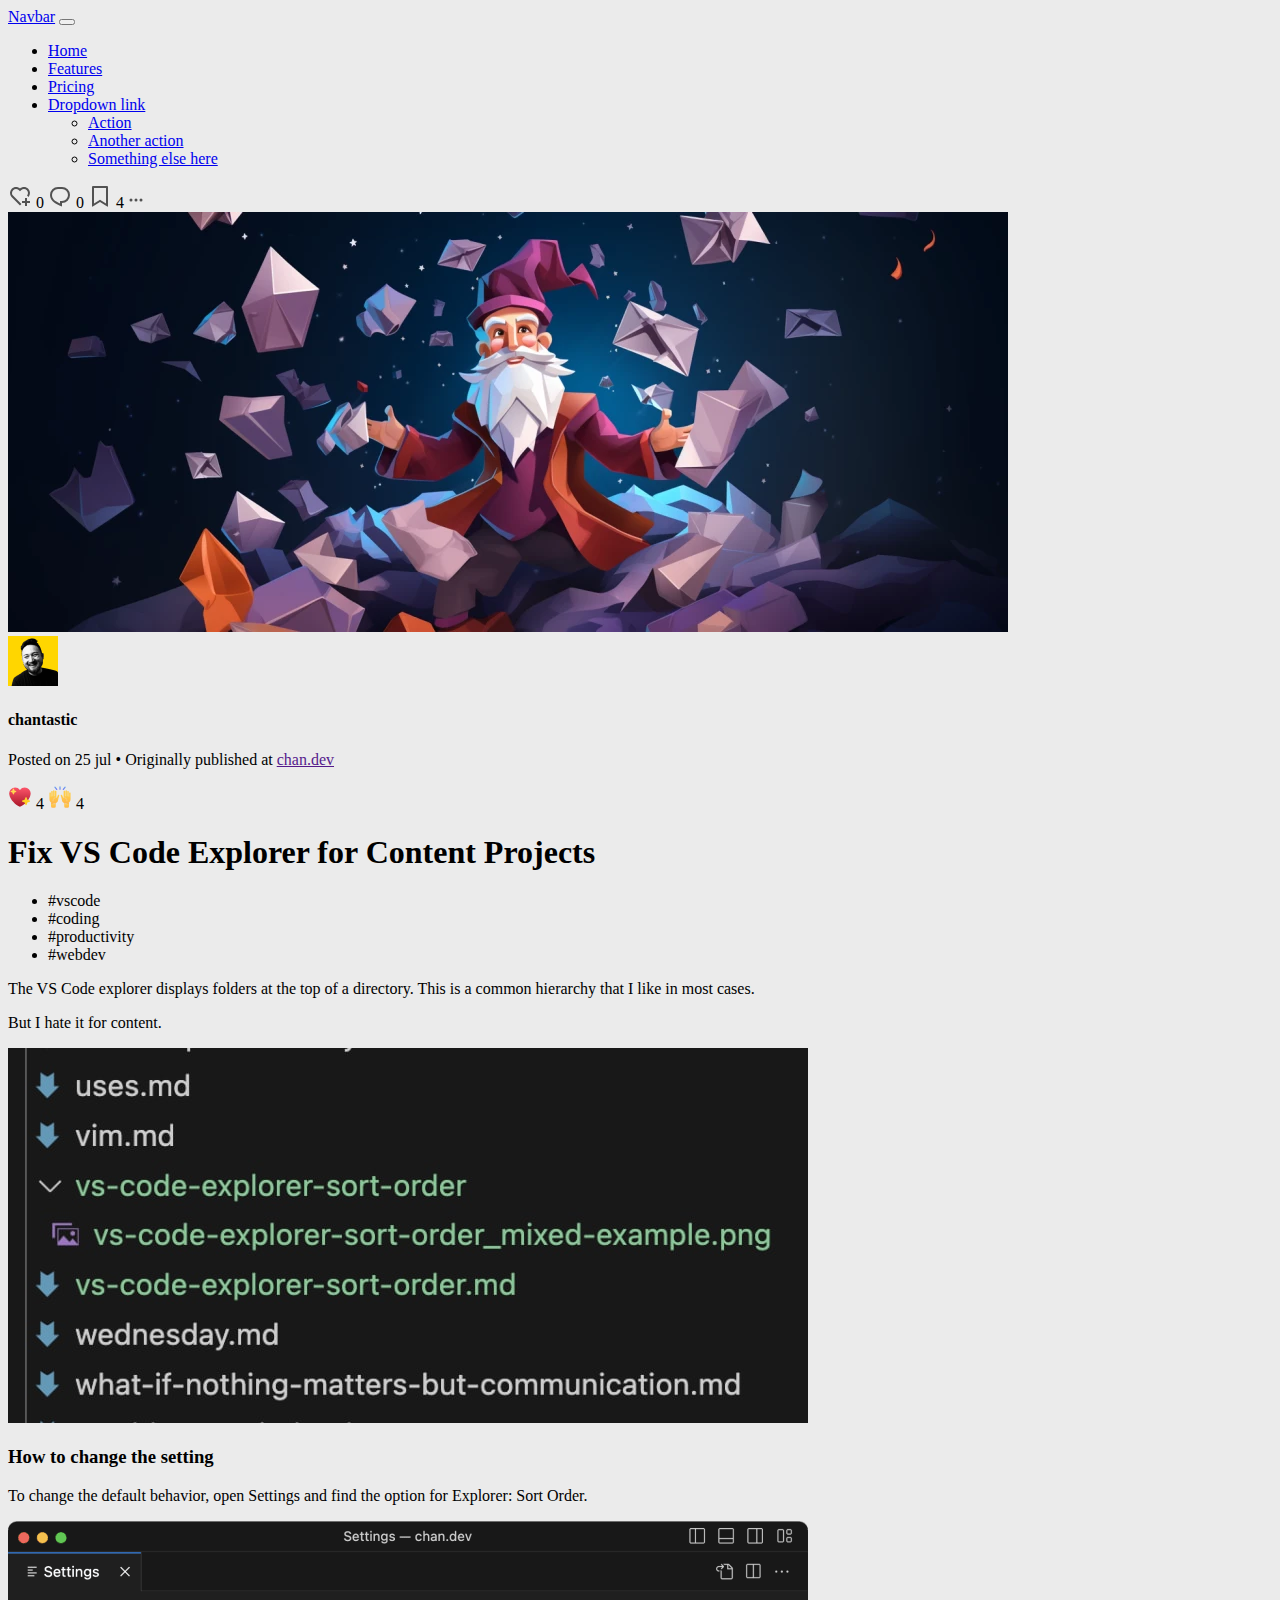
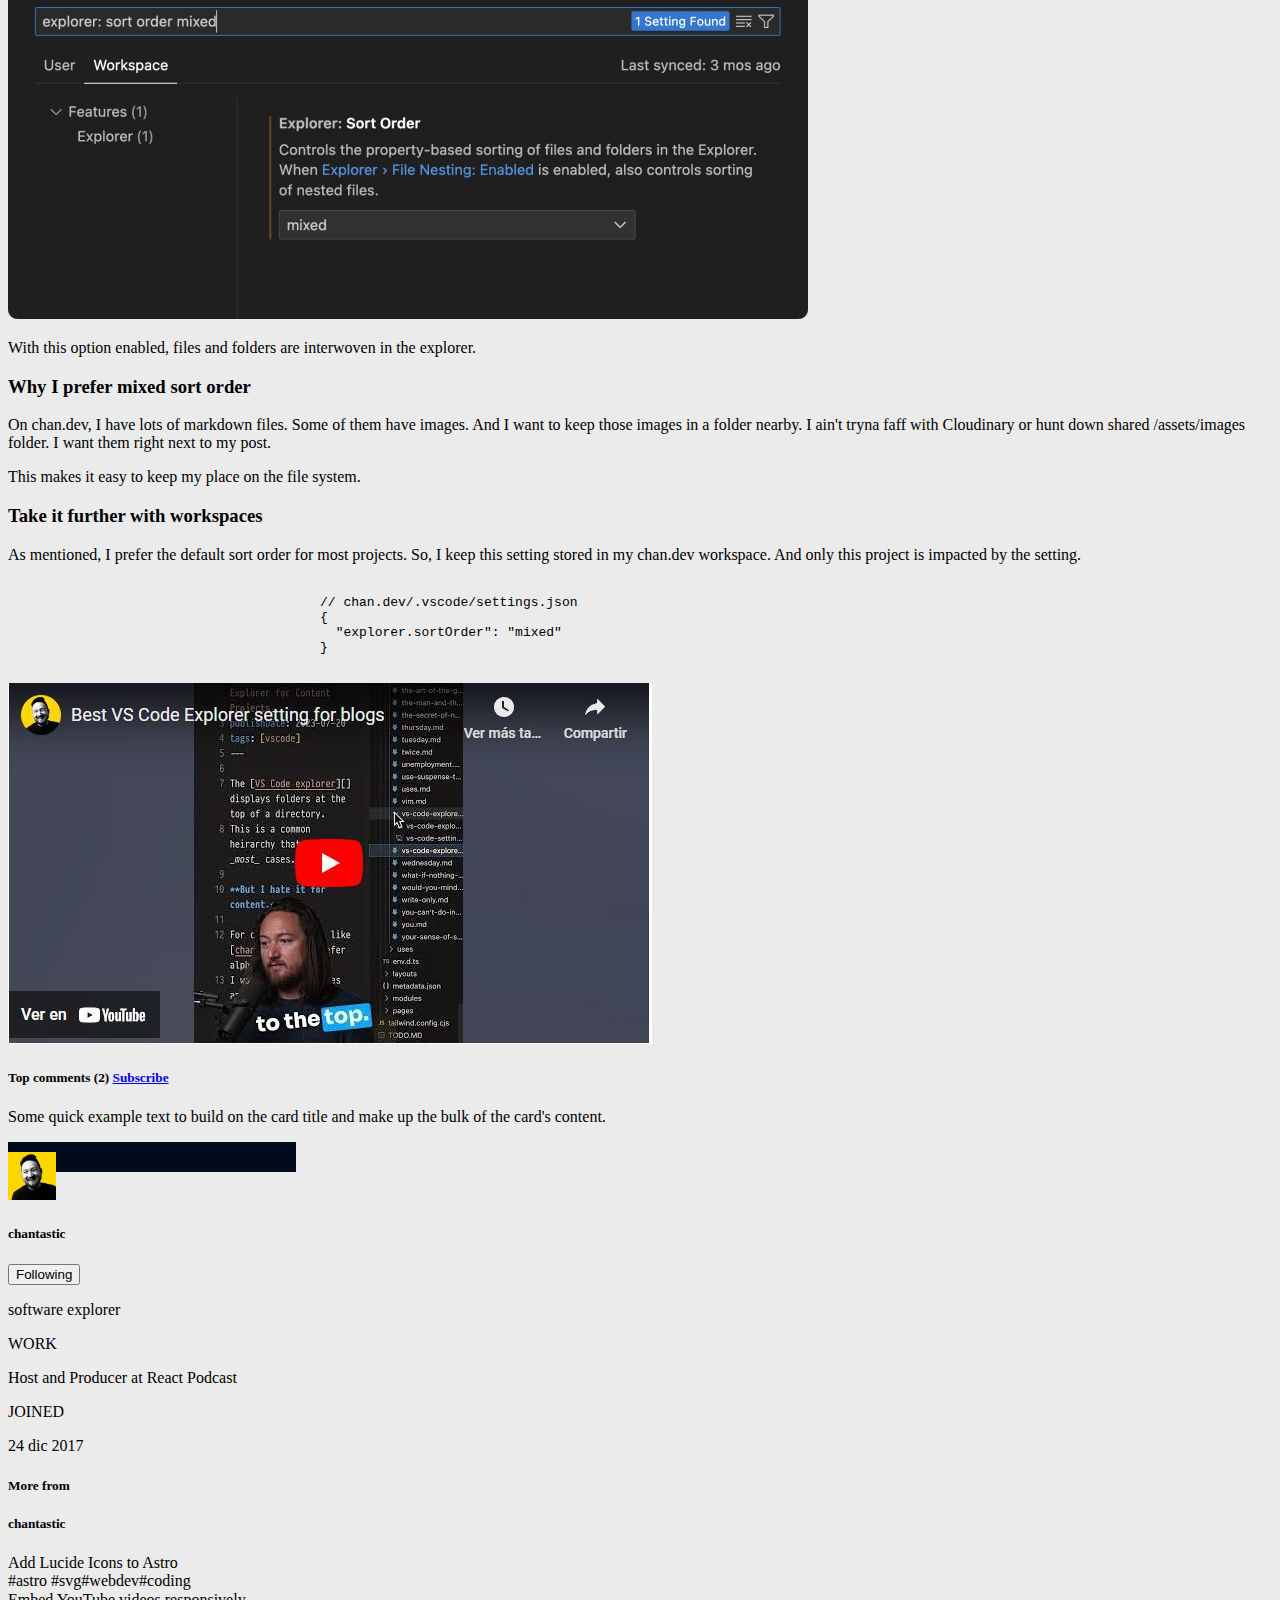
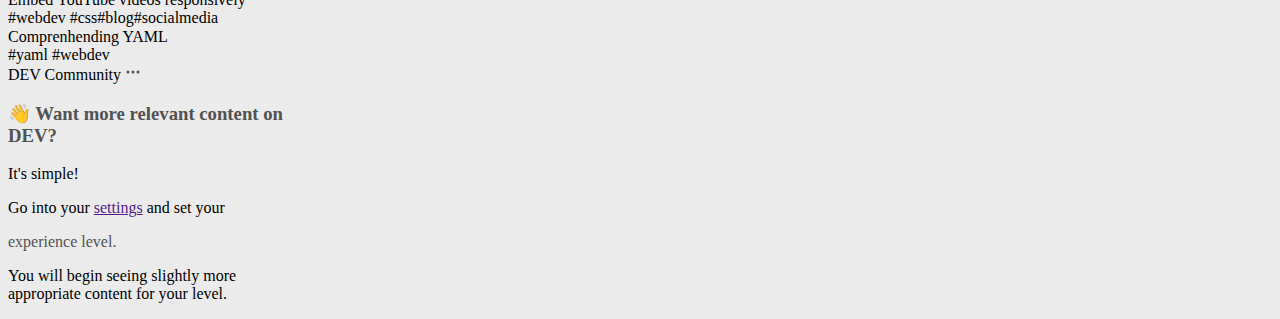
==== commit 2479cf55: "fixed padding" ====
--- a/post.html
+++ b/post.html
@@ -17,55 +17,58 @@
     <header class="header__container">
         <nav class="navbar navbar-expand-lg bg-body-tertiary">
             <div class="container-fluid">
-              <a class="navbar-brand" href="#">Navbar</a>
-              <button class="navbar-toggler" type="button" data-bs-toggle="collapse" data-bs-target="#navbarNavDropdown" aria-controls="navbarNavDropdown" aria-expanded="false" aria-label="Toggle navigation">
-                <span class="navbar-toggler-icon"></span>
-              </button>
-              <div class="collapse navbar-collapse" id="navbarNavDropdown">
-                <ul class="navbar-nav">
-                  <li class="nav-item">
-                    <a class="nav-link active" aria-current="page" href="#">Home</a>
-                  </li>
-                  <li class="nav-item">
-                    <a class="nav-link" href="#">Features</a>
-                  </li>
-                  <li class="nav-item">
-                    <a class="nav-link" href="#">Pricing</a>
-                  </li>
-                  <li class="nav-item dropdown">
-                    <a class="nav-link dropdown-toggle" href="#" role="button" data-bs-toggle="dropdown" aria-expanded="false">
-                      Dropdown link
-                    </a>
-                    <ul class="dropdown-menu">
-                      <li><a class="dropdown-item" href="#">Action</a></li>
-                      <li><a class="dropdown-item" href="#">Another action</a></li>
-                      <li><a class="dropdown-item" href="#">Something else here</a></li>
+                <a class="navbar-brand" href="#">Navbar</a>
+                <button class="navbar-toggler" type="button" data-bs-toggle="collapse"
+                    data-bs-target="#navbarNavDropdown" aria-controls="navbarNavDropdown" aria-expanded="false"
+                    aria-label="Toggle navigation">
+                    <span class="navbar-toggler-icon"></span>
+                </button>
+                <div class="collapse navbar-collapse" id="navbarNavDropdown">
+                    <ul class="navbar-nav">
+                        <li class="nav-item">
+                            <a class="nav-link active" aria-current="page" href="#">Home</a>
+                        </li>
+                        <li class="nav-item">
+                            <a class="nav-link" href="#">Features</a>
+                        </li>
+                        <li class="nav-item">
+                            <a class="nav-link" href="#">Pricing</a>
+                        </li>
+                        <li class="nav-item dropdown">
+                            <a class="nav-link dropdown-toggle" href="#" role="button" data-bs-toggle="dropdown"
+                                aria-expanded="false">
+                                Dropdown link
+                            </a>
+                            <ul class="dropdown-menu">
+                                <li><a class="dropdown-item" href="#">Action</a></li>
+                                <li><a class="dropdown-item" href="#">Another action</a></li>
+                                <li><a class="dropdown-item" href="#">Something else here</a></li>
+                            </ul>
+                        </li>
                     </ul>
-                  </li>
-                </ul>
-              </div>
+                </div>
             </div>
-          </nav>
+        </nav>
     </header>
     <div class="container my-3">
         <div class="row">
             <aside class="aside-left-post__container col-1 d-none d-md-block">
                 <div class="d-flex flex-column align-items-center mt-5">
-                <img src="./src/corazon.svg" class="mb-1">
-                <span class="mb-4">0</span>
-                <img src="./src/message.svg" class="mb-1" >
-                <span class="mb-4">0</span>
-                <img src="./src/mark.svg" class="mb-1">
-                <span class="mb-4">4</span>
-                <img src="./src/puntos.svg" >
+                    <img src="./src/corazon.svg" class="mb-1">
+                    <span class="mb-4">0</span>
+                    <img src="./src/message.svg" class="mb-1">
+                    <span class="mb-4">0</span>
+                    <img src="./src/mark.svg" class="mb-1">
+                    <span class="mb-4">4</span>
+                    <img src="./src/puntos.svg">
                 </div>
             </aside>
-             <main class="main-post__container col-12 col-md-9 col-lg-8">
+            <main class="main-post__container col-12 col-md-9 col-lg-8">
                 <section class="card__section">
                     <div class="card">
                         <img src="./src/mago.webp" class="card-img-top" alt="...">
                         <section class="poster-information__container d-flex ps-4 pt-3 ">
-                            <div class="image__container"><img class="rounded-circle" src="src/autoravatar.webp" alt="">
+                            <div class="image__container ps-4"><img class="rounded-circle" src="src/autoravatar.webp" alt="">
                             </div>
 
                             <div class="info">
@@ -73,17 +76,17 @@
                                 <p>Posted on 25 jul • Originally published at <a href="">chan.dev</a></p>
                             </div>
                         </section>
-                        <section class="reactions__container d-flex ps-3  ">
-                            <span class=" me-3">
-                                <img src="./src/sparkleheart.svg" alt="">
+                        <section class="reactions__container d-flex  ">
+                            <span class=" me-3 ps-3">
+                                <img class="ps-4" src="./src/sparkleheart.svg" alt="">
                                 <span>4</span>
                             </span>
-                            <span><img src="./src/raised-hands.svg" alt="">
+                            <span><img class="class=ps-4" src="./src/raised-hands.svg" alt="">
                                 <span>4</span>
                             </span>
                         </section>
                         <div class="card-body">
-                            <h1 class="card-title">Fix VS Code Explorer for Content Projects</h5>
+                            <h1 class="card-title ps-4">Fix VS Code Explorer for Content Projects</h5>
                                 <section class="hashtag__container">
                                     <ul class="d-flex flex-wrap list-unstyled">
                                         <li class="ps-4 me-2">#vscode</li>
@@ -92,49 +95,57 @@
                                         <li class="me-2">#webdev</li>
                                     </ul>
                                 </section>
-                                <p class="card-text">The VS Code explorer displays folders at the top of a directory.
+                                <p class="card-text ps-4">The VS Code explorer displays folders at the top of a directory.
                                     This is a common hierarchy that I like in most cases.
 
-                                <p>But I hate it for content.</p>
-
-                                For content sites — like chan.dev — I prefer alphabetical order.
+                                <p class="ps-4">But I hate it for content.</p>
+
+                                <p class="ps-4" For content sites — like chan.dev — I prefer alphabetical order.
                                 I want to see my files and folders all mixed up together.</p>
                                 <div>
-                                    <img class="img-fluid" src="./src/capture1.jpg" alt="">
-                                </div>
-                                <h3>How to change the setting</h3>
-                                <p>To change the default behavior, open Settings and find the option for Explorer: Sort
+                                    <img class="img-fluid t ps-4" src="./src/capture1.jpg" alt="">
+                                </div>
+                                <h3 class="ps-4">How to change the setting</h3>
+                                <p class="ps-4 ">To change the default behavior, open Settings and find the option for Explorer: Sort
                                     Order.</p>
-                                <img class="img-fluid" src="./src/settings.png" alt="">
-                                <p>With this option enabled, files and folders are interwoven in the explorer.</p>
-                                <h3>Why I prefer mixed sort order</h3>
-                                <p>On chan.dev, I have lots of markdown files.
+                                <img class="img-fluid ps-4" src="./src/settings.png" alt="">
+                                <p class="ps-4">With this option enabled, files and folders are interwoven in the explorer.</p>
+                                <h3 class="ps-4">Why I prefer mixed sort order</h3>
+                                <p class="ps-4">On chan.dev, I have lots of markdown files.
                                     Some of them have images.
                                     And I want to keep those images in a folder nearby.
                                     I ain't tryna faff with Cloudinary or hunt down shared /assets/images folder.
                                     I want them right next to my post.
                                 </p>
-                                <p>This makes it easy to keep my place on the file system.</p>
-                                <h3>Take it further with workspaces</h3>
-                                <p>As mentioned, I prefer the default sort order for most projects.
+                                <p class="ps-4">This makes it easy to keep my place on the file system.</p>
+                                <h3 class="ps-4">Take it further with workspaces</h3>
+                                <p class="ps-4">As mentioned, I prefer the default sort order for most projects.
                                     So, I keep this setting stored in my chan.dev workspace.
                                     And only this project is impacted by the setting.
                                 </p>
-                                 <div class="code-block">
+                                <div class="code-block">
                                     <pre><code class="code">
                                         // chan.dev/.vscode/settings.json
                                         {
                                           "explorer.sortOrder": "mixed"
                                         }
                                     </code></pre>
-                                  </div>
-                                  <div>
-                                    <img class="img-fluid" src="./src/video yotube.JPG" alt="">
-                                </div>
-
-                                <a href="#" class="btn btn-primary">Subscribe</a>
-                        </div>
-                    </div>
+                                </div>
+                                
+                                    <img class="img-fluid ps-4" src="./src/video yotube.JPG">
+                         
+                        </div>
+                </section>
+                <section class="">
+                    <div class="card border-top-0" >
+                        <div class="card-body d-flex ps-6">
+                          <div class="justify-content-start justify-content-end">
+                            <h5 class="card-title ">Top comments (2) <a href="#" class="btn btn-outline-secondary ">Subscribe</a></h5></div>
+                            
+                          
+                        </div>
+                        <p class="card-text">Some quick example text to build on the card title and make up the bulk of the card's content.</p>
+                      </div>
                 </section>
 
             </main>
@@ -142,76 +153,87 @@
                 <section class="info__user gap-2">
                     <div class="card" style="width: 18rem;  border-top: 30px solid #010b1b;">
                         <div class="info__nameUser d-flex ">
-                            <img src="./src/perfil-user.webp" class="card-img-top rounded-circle mx-3" style="width: 48px; height: 48px; margin-top: -20px;" alt="...">
+                            <img src="./src/perfil-user.webp" class="card-img-top rounded-circle mx-3"
+                                style="width: 48px; height: 48px; margin-top: -20px;" alt="...">
                             <h5 class="card-title">chantastic</h5>
                         </div>
                         <div class="card-body">
-                        <div class="d-grid gap-2">
-                            <button href="#" class="btn btn-outline-secondary ">Following</button>
-                        </div>
-                        <p class="card-text my-2">software explorer</p>
-                        <span class="fw-bold text-body-secondary">WORK</span>
-                        <p>Host and Producer at React Podcast</p>
-                        <span class="fw-bold text-body-secondary">JOINED</span>
-                        <p>24 dic 2017</p>
+                            <div class="d-grid gap-2">
+                                <button href="#" class="btn btn-outline-secondary ">Following</button>
+                            </div>
+                            <p class="card-text my-2">software explorer</p>
+                            <span class="fw-bold text-body-secondary">WORK</span>
+                            <p>Host and Producer at React Podcast</p>
+                            <span class="fw-bold text-body-secondary">JOINED</span>
+                            <p>24 dic 2017</p>
                         </div>
                     </div>
-                
+
                 </section>
                 <section>
-                <div class="info__extra mt-3">
-                    <div class="card" style="width: 18rem;">
+                    <div class="info__extra mt-3">
+                        <div class="card" style="width: 18rem;">
+                            <div class="card-body">
+                                <div class="card_tittle d-flex">
+                                    <h5 class="card-title">More from </h5>
+                                    <h5 class="card-tittle text-primary mx-1"> chantastic</h5>
+                                    <div class="d-grid gap-2">
+                                    </div>
+                                </div>
+                                <div class="row">
+                                    <div class="col my-1"
+                                        style="width: 18rem; margin:0 ;border-bottom: 1px solid rgb(239, 239, 239);">
+                                        <span class="my-2">Add Lucide Icons to Astro</span>
+                                        <div class="text-secondary my-1 ">
+                                            <span class="me-1">#astro</span> <span class="me-1">#svg</span><span
+                                                class="me-1">#webdev</span><span class="me-1">#coding</span>
+                                        </div>
+                                    </div>
+                                </div>
+                                <div class="row">
+                                    <div class="col my-2"
+                                        style="width: 18rem; border-bottom: 1px solid rgb(239, 239, 239);">
+                                        <span class="my-1">Embed YouTube videos responsively</span>
+                                        <div class="text-secondary my-1">
+                                            <span class="me-1">#webdev</span> <span class="me-1">#css</span><span
+                                                class="me-1">#blog</span><span class="me-1">#socialmedia</span>
+                                        </div>
+                                    </div>
+                                </div>
+                                <div class="row">
+                                    <div class="col my-2" style="width: 18rem;">
+                                        <span class="my-1">Comprenhending YAML</span>
+                                        <div class="text-secondary ">
+                                            <span class="me-1">#yaml</span> <span class="me-1">#webdev</span>
+                                        </div>
+                                    </div>
+                                </div>
+                </section>
+                <section>
+                    <div class="card my-3" style="width: 18rem;">
+                        <div class="info__anuncios d-flex ">
+                            <span class="text-dark m-3 col "> DEV Community</span> <img src="./src/puntos.svg" alt=""
+                                class="me-3">
+                        </div>
                         <div class="card-body">
-                            <div class="card_tittle d-flex">
-                                <h5 class="card-title">More from </h5> <h5 class="card-tittle text-primary mx-1"> chantastic</h5>
-                                <div class="d-grid gap-2">
-                            </div>
+                            <div class="d-grid gap-2">
+                            </div>
+                            <h3 class="card-text my-2  fw-bold" style="color: #525252;"> 👋 Want more relevant content
+                                on DEV?</h3>
+                            <span class="fw-bold text-body-secondary fs-5">It's simple!</span>
+                            <p class="m-0">Go into your <a href="">settings</a> and set your</p>
+                            <p class="fw-bold" style="color: #525252;">experience level.</p>
+                            <p>You will begin seeing slightly more appropriate content for your level.</p>
+                        </div>
                     </div>
-                    <div class="row">
-                        <div class="col my-1" style="width: 18rem; margin:0 ;border-bottom: 1px solid rgb(239, 239, 239);">
-                           <span class="my-2">Add Lucide Icons to Astro</span>
-                           <div class="text-secondary my-1 ">
-                            <span class="me-1">#astro</span> <span class="me-1">#svg</span><span class="me-1">#webdev</span><span class="me-1">#coding</span>
-                           </div>
-                          </div>
-                        </div>
-                        <div class="row">
-                            <div class="col my-2" style="width: 18rem; border-bottom: 1px solid rgb(239, 239, 239);">
-                               <span class="my-1">Embed YouTube videos responsively</span>
-                               <div class="text-secondary my-1">
-                                <span class="me-1">#webdev</span> <span class="me-1">#css</span><span class="me-1">#blog</span><span class="me-1">#socialmedia</span>
-                               </div>
-                              </div>
-                            </div>
-                            <div class="row">
-                                <div class="col my-2" style="width: 18rem;">
-                                   <span class="my-1">Comprenhending YAML</span>
-                                   <div class="text-secondary ">
-                                    <span class="me-1">#yaml</span> <span class="me-1">#webdev</span>
-                                   </div>
-                                </div>
-                            </div>       
-                </section>
-               <section>
-                <div class="card my-3" style="width: 18rem;">
-                <div class="info__anuncios d-flex ">
-                  <span class="text-dark m-3 col "> DEV Community</span> <img src="./src/puntos.svg" alt="" class="me-3">
-                </div>
-                <div class="card-body">
-                <div class="d-grid gap-2">
-                </div>
-                <h3 class="card-text my-2  fw-bold" style="color: #525252;">   👋 Want more relevant content on DEV?</h3>
-                <span class="fw-bold text-body-secondary fs-5">It's simple!</span>
-                <p class="m-0">Go into your <a href="">settings</a>  and set your</p> <p class="fw-bold" style="color: #525252;">experience level.</p>
-                <p>You will begin seeing slightly more appropriate content for your level.</p>
-                </div>
-            </div>
-                 </section>
+                </section>
             </aside>
         </div>
     </div>
     <footer class="footer__container"></footer>
-    <script src="https://cdn.jsdelivr.net/npm/bootstrap@5.3.1/dist/js/bootstrap.bundle.min.js" integrity="sha384-HwwvtgBNo3bZJJLYd8oVXjrBZt8cqVSpeBNS5n7C8IVInixGAoxmnlMuBnhbgrkm" crossorigin="anonymous"></script>
+    <script src="https://cdn.jsdelivr.net/npm/bootstrap@5.3.1/dist/js/bootstrap.bundle.min.js"
+        integrity="sha384-HwwvtgBNo3bZJJLYd8oVXjrBZt8cqVSpeBNS5n7C8IVInixGAoxmnlMuBnhbgrkm"
+        crossorigin="anonymous"></script>
 </body>
 
 </html>--- a/styles.css
+++ b/styles.css
@@ -1,294 +1,21 @@
-
-.aside-menu__container .first-icons__container, .aside-menu__container .second-icons__container, .aside-menu__container .third-icons__container, .aside-menu__container .fourth-icons__container {
-  border: none;
+.aside-right-principal__container .color__blue {
+  color: blue;
+  font-weight: 500;
 }
-.aside-menu__container .btn-first__button {
-  color: blue;
-  margin-bottom: 5px;
+.aside-right-principal__container span {
+  font-weight: 500;
 }
-.aside-menu__container .btn-first__button:hover {
-  background-color: blue;
-  color: white;
-  text-decoration: underline;
-  text-decoration-color: white;
+.aside-right-principal__container p {
+  font-size: 13px;
 }
-.aside-menu__container .btn-second__button:hover {
-  background-color: rgb(212, 229, 255);
-  color: rgb(23, 23, 204);
-  text-decoration: underline;
-  text-decoration-color: rgb(0, 0, 94);
-}
-.aside-menu__container .card {
-  margin-bottom: 25px;
-}
-.aside-menu__container .list-group-item, .aside-menu__container .tags__item {
-  border: none;
-  background-color: rgb(245, 245, 245);
-}
-.aside-menu__container .list-group-item:hover {
-  background-color: rgb(212, 229, 255);
-  color: rgb(23, 23, 204);
-  text-decoration: underline;
-  text-decoration-color: rgb(0, 0, 94);
-  cursor: pointer;
-}
-.aside-menu__container .titles__items:hover {
-  background-color: rgb(245, 245, 245);
-  color: black;
-  text-decoration: none;
-  cursor: default;
-}
-.aside-menu__container .underline__text .card-title {
-  font-size: 23px;
-  font-weight: bold;
-}
-.aside-menu__container .underline__text .card-title span {
-  font-size: 23px;
-  font-weight: bold;
-  color: blue;
-  text-decoration: underline;
-  text-decoration-color: blue;
-}
-.aside-menu__container .underline__text .card-title :hover {
-  cursor: pointer;
-}
-.aside-menu__container .underline__text .card__text {
-  font-size: 16px;
-}
-.aside-menu__container .underline__text .card__text span {
-  font-size: 16px;
-  color: blue;
-  text-decoration: underline;
-  text-decoration-color: blue;
-}
-.aside-menu__container .underline__text .card__text :hover {
-  cursor: pointer;
-}
-.aside-menu__container .underline__text .koala__container:hover {
-  cursor: pointer;
-}
-.aside-menu__container .underline__text img {
-  margin-bottom: 20px;
-}
-.aside-menu__container .background__item {
-  background-color: rgb(245, 245, 245);
-  border: none;
-}
-.aside-menu__container .footer__text .card-footer__text {
-  font-size: 13px;
-  font-weight: lighter;
-}
-.aside-menu__container .footer__text .card-footer__text span {
-  font-size: 12.5px;
-  font-weight: bold;
+.aside-right-principal__container a:hover {
   color: blue;
 }
-.aside-menu__container .footer__text .card-footer__text span:hover {
-  cursor: pointer;
+.aside-right-principal__container .color__gold {
+  background-color: goldenrod;
+  font-size: 13px;
 }
-.aside-menu__container .icons__container {
-  margin-bottom: 25px;
-  background-color: rgb(245, 245, 245);
-}
-.aside-menu__container .icons__container img:hover {
-  background-color: rgb(212, 229, 255);
-  color: rgb(23, 23, 204);
-  text-decoration: underline;
-  text-decoration-color: rgb(0, 0, 94);
-
-.row > * {
-  padding-left: 0;
-  padding-right: 0;
-}
-
-body {
-  background-color: rgb(245, 245, 245);
-}
-
-.main-principal__container .nav-underline {
-  --bs-nav-underline-border-width: 0;
-}
-.main-principal__container .tabs__container {
-  height: 60px;
-}
-.main-principal__container .tabs__container * {
-  font-size: 1.125rem;
-}
-.main-principal__container .tabs__container .item__tab {
-  padding: 0.25rem;
-  border-radius: 8px;
-  color: #000;
-}
-.main-principal__container .tabs__container .item__tab a:hover {
-  color: rgb(59, 73, 223);
-}
-.main-principal__container .tabs__container .item__tab .item__link {
-  color: #000;
-}
-.main-principal__container .tabs__container .item__tab:hover {
-  background-color: #fff;
-}
-.main-principal__container .cards__container .card {
-  padding-bottom: 10px;
-}
-.main-principal__container .cards__container .card .card-body .autor__container .autor__pic {
-  border-radius: 100%;
-  width: 32px;
-  height: 32px;
-  right: 15px;
-  top: 15px;
-}
-.main-principal__container .cards__container .card .card-body .autor__container .post-img__container .autor__pic {
-  border-radius: 0%;
-  width: 32px;
-  height: 32px;
-}
-.main-principal__container .cards__container .card .card-body .autor__container .post-img__container .autor__pic--circle {
-  border-radius: 100%;
-  width: 32px;
-  height: 32px;
-}
-.main-principal__container .cards__container .card .card-body .autor__container .post-img__container .autor__photo {
-  border-radius: 100%;
-  border-style: solid;
-  border-color: #fff;
-  width: 24px;
-  height: 24px;
-  left: 35px;
-  top: 38px;
-}
-.main-principal__container .cards__container .card .card-body .autor__container .autor-info__container .autor__label {
-  font-weight: 500;
-  font-size: 0.875rem;
-  color: rgb(64, 64, 64);
-  font-family: "Segoe UI", "Roboto", Helvetica, Arial, sans-serif, "Apple Color Emoji", "Segoe UI Emoji", "Segoe UI Symbol";
-  padding: 0.25rem;
-  border-radius: 8px;
-}
-.main-principal__container .cards__container .card .card-body .autor__container .autor-info__container .autor__label:hover {
-  background-color: #f3f3f3;
-}
-.main-principal__container .cards__container .card .card-body .autor__container .autor-info__container .date__label {
-  font-size: 0.75rem;
-  color: rgb(82, 82, 82);
-}
-.main-principal__container .cards__container .card .card-body .card-title-lg {
-  font-size: 1.875rem;
-  font-weight: bold;
-  font-family: "Segoe UI", "Roboto", Helvetica, Arial, sans-serif, "Apple Color Emoji", "Segoe UI Emoji", "Segoe UI Symbol";
-}
-.main-principal__container .cards__container .card .card-body .card-title-lg:hover {
-  color: rgb(59, 73, 223);
-}
-.main-principal__container .cards__container .card .card-body .card-subtitle-lg {
-  font-size: 1.5rem;
-  font-weight: bold;
-  font-family: "Segoe UI", "Roboto", Helvetica, Arial, sans-serif, "Apple Color Emoji", "Segoe UI Emoji", "Segoe UI Symbol";
-}
-.main-principal__container .cards__container .card .card-body .card-subtitle-lg:hover {
-  color: rgb(59, 73, 223);
-  cursor: pointer;
-}
-.main-principal__container .cards__container .card .card-body .card-title-sm {
-  font-size: 1.25rem;
-  font-weight: bold;
-  font-family: "Segoe UI", "Roboto", Helvetica, Arial, sans-serif, "Apple Color Emoji", "Segoe UI Emoji", "Segoe UI Symbol";
-}
-.main-principal__container .cards__container .card .card-body .card-title-sm:hover {
-  color: rgb(59, 73, 223);
-  cursor: pointer;
-}
-.main-principal__container .cards__container .card .card-body .tags__container .li__green {
-  background-color: rgba(26, 214, 67, 0.1019607843);
-}
-.main-principal__container .cards__container .card .card-body .tags__container .li__green .green__tag {
-  color: #1ad643;
-}
-.main-principal__container .cards__container .card .card-body .tags__container .li__green:hover {
-  border-color: #1ad643;
-  background-color: rgba(26, 214, 67, 0.1019607843);
-}
-.main-principal__container .cards__container .card .card-body .tags__container li {
-  font-size: 0.875rem;
-  padding: 0.25rem;
-  border-radius: 8px;
-  border: 1px solid;
-  border-color: #fff;
-}
-.main-principal__container .cards__container .card .card-body .tags__container li:hover {
-  background-color: #f3f3f3;
-  border: 1px solid;
-  border-color: #b4afaf;
-}
-.main-principal__container .cards__container .card .info__container .detail__container .reactions__link {
-  padding: 0.25rem;
-  border-radius: 8px;
-}
-.main-principal__container .cards__container .card .info__container .detail__container .reactions__link .reactions-pic__container {
-  border-radius: 100%;
-  background-color: rgb(245, 245, 245);
-  border: 2px solid rgb(245, 245, 245);
-  width: 28px;
-  height: 28px;
-}
-.main-principal__container .cards__container .card .info__container .detail__container .reactions__link .reaction__pic--front {
-  z-index: 5;
-}
-.main-principal__container .cards__container .card .info__container .detail__container .reactions__link .reaction__pic--back {
-  z-index: 4;
-  right: 10px;
-}
-.main-principal__container .cards__container .card .info__container .detail__container .reactions__link .reaction__pic--back-2 {
-  z-index: 3;
-  right: 20px;
-}
-.main-principal__container .cards__container .card .info__container .detail__container .reactions__link .reaction__pic--back-3 {
-  z-index: 2;
-  right: 30px;
-}
-.main-principal__container .cards__container .card .info__container .detail__container .reactions__link .reaction__pic--back-4 {
-  z-index: 1;
-  right: 40px;
-}
-.main-principal__container .cards__container .card .info__container .detail__container .reactions__link .reactions__label {
-  font-size: 0.875rem;
-}
-.main-principal__container .cards__container .card .info__container .detail__container .reactions__link:hover {
-  background-color: #f3f3f3;
-}
-.main-principal__container .cards__container .card .info__container .detail__container .comments__link {
-  font-size: 0.875rem;
-  padding: 0.25rem;
-  border-radius: 8px;
-}
-.main-principal__container .cards__container .card .info__container .detail__container .comments__link:hover {
-  background-color: #f3f3f3;
-}
-.main-principal__container .cards__container .card .info__container .time__container .min-read__container {
-  font-size: 0.75rem;
-}
-.main-principal__container .cards__container .card .info__container .time__container .bookmark__pic {
-  padding: 0.25rem;
-  border-radius: 5px;
-}
-.main-principal__container .cards__container .card .info__container .time__container .bookmark__pic:hover {
-  background-color: rgba(59, 73, 223, 0.1);
-}
-.main-principal__container .cards__container .card .comments__container .comment__container .autor-comment__pic {
-  border-radius: 100%;
-  width: 24px;
-  height: 24px;
-}
-.main-principal__container .cards__container .card .comments__container .comment__container .comment-detail__container {
-  background-color: rgb(245, 245, 245);
-}
-.main-principal__container .cards__container .card .comments__container .comment__container .comment-detail__container * {
-  font-size: 0.875rem;
-}
-.main-principal__container .cards__container .card .all-comments__container .all-comments__text {
-  font-size: 0.875rem;
-}
-.main-principal__container .cards__container:hover {
-
-  cursor: pointer;
+.aside-right-principal__container .margin__card {
+  margin-top: 15px;
+  margin-bottom: 15px;
 }/*# sourceMappingURL=styles.css.map */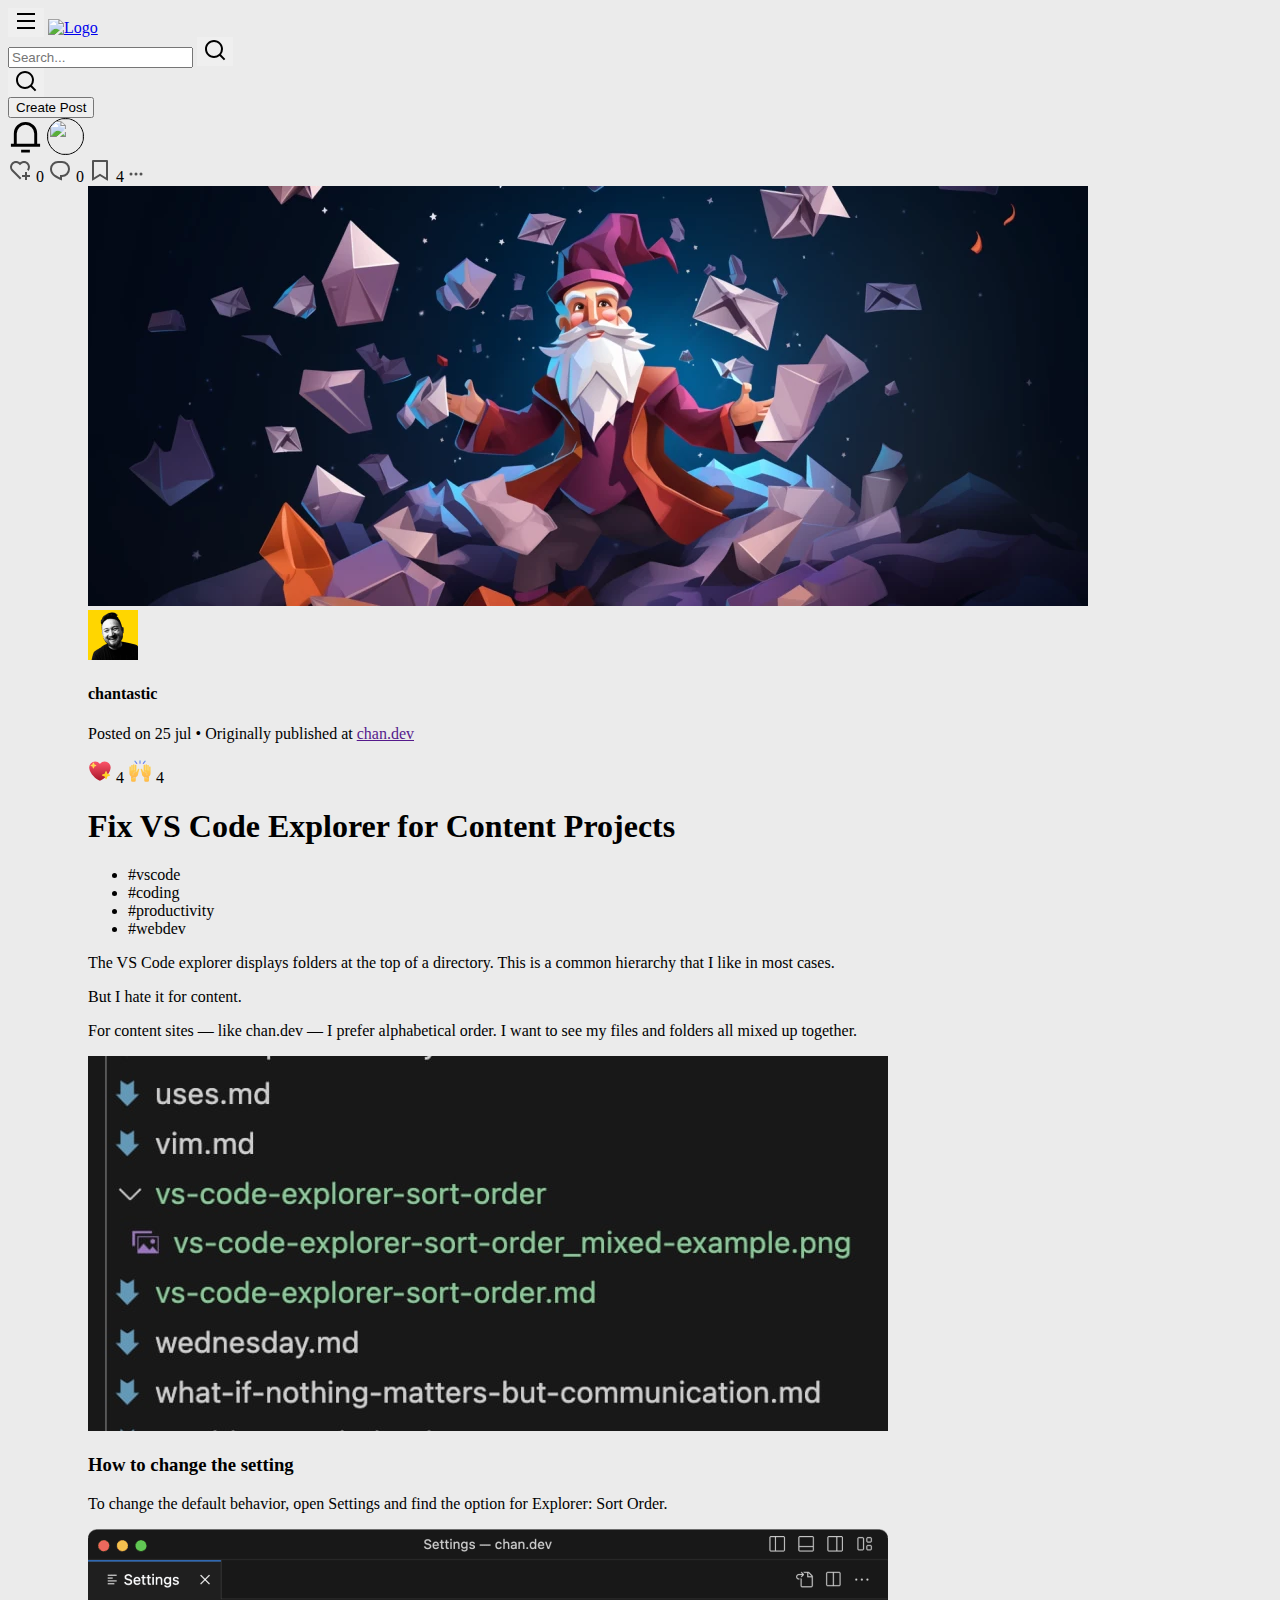
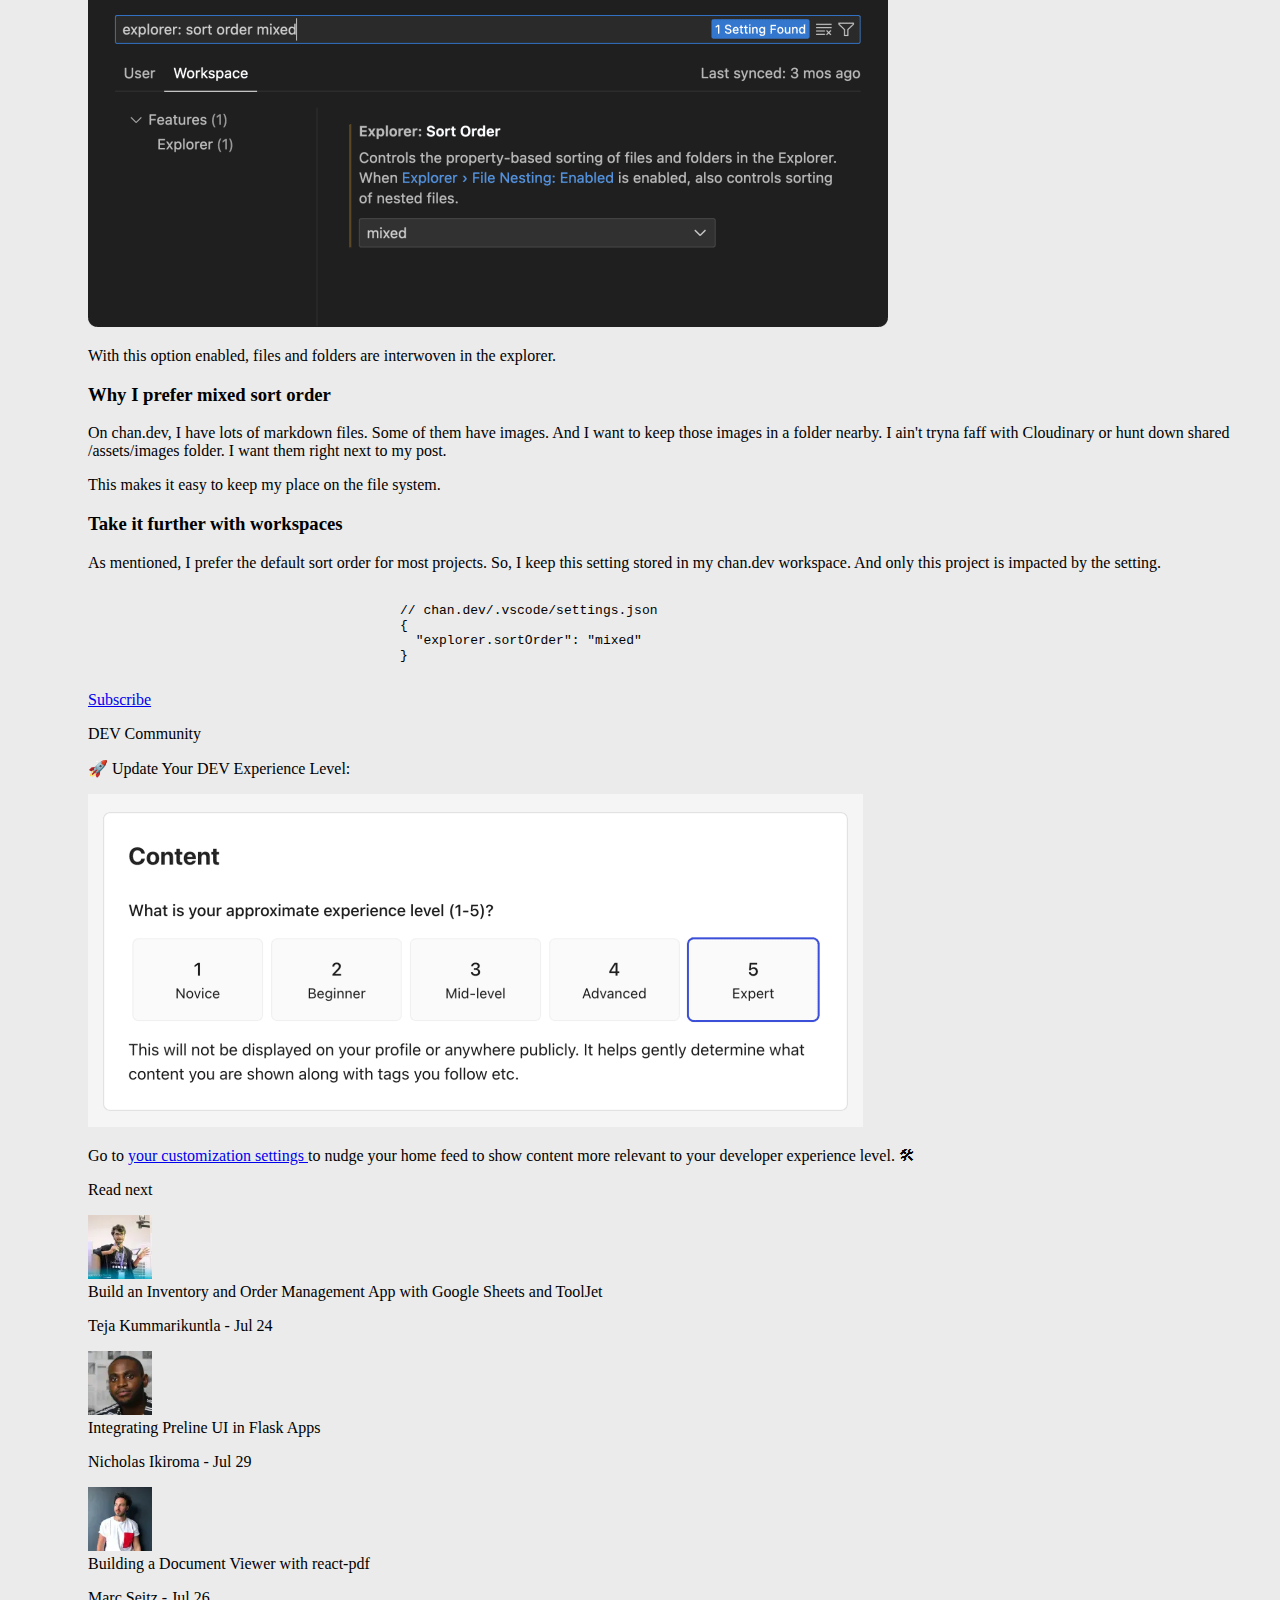
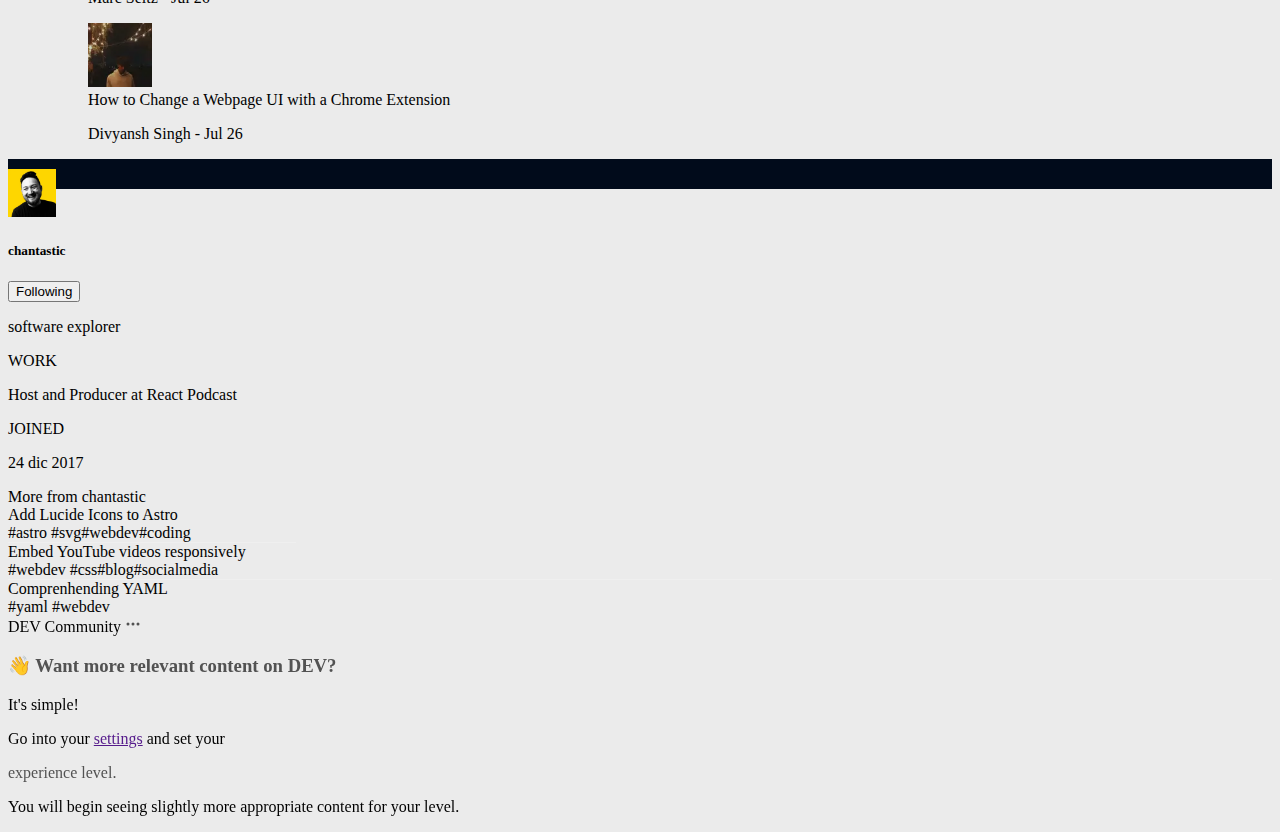
==== commit 9c79dfb2: "Se hicieron ajustes en el main" ====
--- a/post.html
+++ b/post.html
@@ -1,74 +1,66 @@
 <!DOCTYPE html>
 <html lang="en">
-
 <head>
     <meta charset="UTF-8">
     <meta name="viewport" content="width=device-width, initial-scale=1.0">
-
-    <title>POST</title>
-
+    <title>Fix VS Code Explorer for Content Projects</title>
+    <link rel="shortcut icon" href="./src/favicon.ico">
     <link href='https://fonts.googleapis.com/css?family=Roboto' rel='stylesheet'>
-    <link href="https://cdn.jsdelivr.net/npm/bootstrap@5.3.1/dist/css/bootstrap.min.css" rel="stylesheet"
-        integrity="sha384-4bw+/aepP/YC94hEpVNVgiZdgIC5+VKNBQNGCHeKRQN+PtmoHDEXuppvnDJzQIu9" crossorigin="anonymous">
+    <link href="https://cdn.jsdelivr.net/npm/bootstrap@5.3.1/dist/css/bootstrap.min.css" rel="stylesheet" integrity="sha384-4bw+/aepP/YC94hEpVNVgiZdgIC5+VKNBQNGCHeKRQN+PtmoHDEXuppvnDJzQIu9" crossorigin="anonymous">
     <link rel="stylesheet" href="styles.css">
 </head>
-
 <body style="background-color: #ebebeb;">
     <header class="header__container">
-        <nav class="navbar navbar-expand-lg bg-body-tertiary">
-            <div class="container-fluid">
-                <a class="navbar-brand" href="#">Navbar</a>
-                <button class="navbar-toggler" type="button" data-bs-toggle="collapse"
-                    data-bs-target="#navbarNavDropdown" aria-controls="navbarNavDropdown" aria-expanded="false"
-                    aria-label="Toggle navigation">
-                    <span class="navbar-toggler-icon"></span>
-                </button>
-                <div class="collapse navbar-collapse" id="navbarNavDropdown">
-                    <ul class="navbar-nav">
-                        <li class="nav-item">
-                            <a class="nav-link active" aria-current="page" href="#">Home</a>
-                        </li>
-                        <li class="nav-item">
-                            <a class="nav-link" href="#">Features</a>
-                        </li>
-                        <li class="nav-item">
-                            <a class="nav-link" href="#">Pricing</a>
-                        </li>
-                        <li class="nav-item dropdown">
-                            <a class="nav-link dropdown-toggle" href="#" role="button" data-bs-toggle="dropdown"
-                                aria-expanded="false">
-                                Dropdown link
-                            </a>
-                            <ul class="dropdown-menu">
-                                <li><a class="dropdown-item" href="#">Action</a></li>
-                                <li><a class="dropdown-item" href="#">Another action</a></li>
-                                <li><a class="dropdown-item" href="#">Something else here</a></li>
-                            </ul>
-                        </li>
-                    </ul>
+        <nav class="navbar bg-body-tertiary">
+            <div class="container-fluid d-flex align-items-center">
+                <div class="d-flex align-items-center">
+                  <button class="btn btn-outline-success d-block d-md-none d-lg-none" type="submit" style="border:none; ">
+                    <img src="./src/hamburger.svg" alt="">
+                  </button>
+                    <a class="navbar-brand" href="#">
+                      <img src="https://dev-to-uploads.s3.amazonaws.com/uploads/logos/resized_logo_UQww2soKuUsjaOGNB38o.png" alt="Logo" width="50" height="40" class="d-inline-block align-text-top">
+                    </a>
+                    <div class="search__container d-none d-lg-block d-md-block" style="width: 420px;">
+                        <form class="d-flex position-relative" role="search">
+                          <input class="form-control me-2" type="search" placeholder="Search..." aria-label="Search">
+                          <button class="btn btn-outline-success position-relative" type="submit" style="border:none; right: 55px;">
+                            <img src="src/search.svg" alt="">
+                          </button>
+                        </form>
+                    </div>
+                </div>
+                <div class="d-flex">
+                  <button class="btn btn-outline-success d-block d-md-none d-lg-none" type="submit" style="border:none; ">
+                    <img src="src/search.svg" alt="">
+                  </button>
+                <form class="container-fluid justify-content-start d-none d-md-block d-lg-block">
+                  <button type="button" class="btn btn-outline-primary">Create Post</button>
+                </form>
+                <img src="src/notification.svg" alt="" class="me-2" style="width:35px; height:35px;">
+                <img style="width: 35px; height: 35px; border-radius: 100%; border-color:black; border:1px solid;" src="https://res.cloudinary.com/practicaldev/image/fetch/s--5A6wDr1l--/c_fill,f_auto,fl_progressive,h_90,q_auto,w_90/https://dev-to-uploads.s3.amazonaws.com/uploads/user/profile_image/1135488/fabde113-8c15-4ad5-bc65-907a26e4d145.png" alt="">
                 </div>
             </div>
-        </nav>
+          </nav>
     </header>
-    <div class="container my-3">
+    <div class="container">
         <div class="row">
-            <aside class="aside-left-post__container col-1 d-none d-md-block">
-                <div class="d-flex flex-column align-items-center mt-5">
-                    <img src="./src/corazon.svg" class="mb-1">
+            <aside class="aside-left-post__container col-lg-1 col-md-1 d-none d-sm-block position-fixed  ">
+                <div class="d-flex flex-column align-items-center mt-5 icon__color">
+                    <img src="./src/corazon.svg" class=" icon-heart mb-1">
                     <span class="mb-4">0</span>
-                    <img src="./src/message.svg" class="mb-1">
+                    <img src="./src/message.svg" class=" icon-message mb-1">
                     <span class="mb-4">0</span>
-                    <img src="./src/mark.svg" class="mb-1">
+                    <img src="./src/mark.svg" class=" icon-mark mb-1">
                     <span class="mb-4">4</span>
-                    <img src="./src/puntos.svg">
-                </div>
-            </aside>
-            <main class="main-post__container col-12 col-md-9 col-lg-8">
+                    <img src="./src/puntos.svg" class=" icon-puntos">
+                </div>
+            </aside>            
+            <main class="main-post__container col-12 col-md-9 col-lg-8 my-3 " >
                 <section class="card__section">
                     <div class="card">
                         <img src="./src/mago.webp" class="card-img-top" alt="...">
-                        <section class="poster-information__container d-flex ps-4 pt-3 ">
-                            <div class="image__container ps-4"><img class="rounded-circle" src="src/autoravatar.webp" alt="">
+                        <section class="poster-information__container d-flex ps-3 pt-3 ">
+                            <div class="image__container"><img class="rounded-circle" src="src/autoravatar.webp" alt="">
                             </div>
 
                             <div class="info">
@@ -76,17 +68,17 @@
                                 <p>Posted on 25 jul • Originally published at <a href="">chan.dev</a></p>
                             </div>
                         </section>
-                        <section class="reactions__container d-flex  ">
-                            <span class=" me-3 ps-3">
-                                <img class="ps-4" src="./src/sparkleheart.svg" alt="">
+                        <section class="reactions__container d-flex ps-3  ">
+                            <span class=" me-3">
+                                <img src="./src/sparkleheart.svg" alt="">
                                 <span>4</span>
                             </span>
-                            <span><img class="class=ps-4" src="./src/raised-hands.svg" alt="">
+                            <span><img src="./src/raised-hands.svg" alt="">
                                 <span>4</span>
                             </span>
                         </section>
                         <div class="card-body">
-                            <h1 class="card-title ps-4">Fix VS Code Explorer for Content Projects</h5>
+                            <h1 class="card-title">Fix VS Code Explorer for Content Projects</h5>
                                 <section class="hashtag__container">
                                     <ul class="d-flex flex-wrap list-unstyled">
                                         <li class="ps-4 me-2">#vscode</li>
@@ -95,145 +87,166 @@
                                         <li class="me-2">#webdev</li>
                                     </ul>
                                 </section>
-                                <p class="card-text ps-4">The VS Code explorer displays folders at the top of a directory.
+                                <p class="card-text">The VS Code explorer displays folders at the top of a directory.
                                     This is a common hierarchy that I like in most cases.
 
-                                <p class="ps-4">But I hate it for content.</p>
-
-                                <p class="ps-4" For content sites — like chan.dev — I prefer alphabetical order.
+                                <p>But I hate it for content.</p>
+
+                                For content sites — like chan.dev — I prefer alphabetical order.
                                 I want to see my files and folders all mixed up together.</p>
                                 <div>
-                                    <img class="img-fluid t ps-4" src="./src/capture1.jpg" alt="">
+                                    <img class="img-fluid" src="./src/capture1.jpg" alt="">
                                 </div>
-                                <h3 class="ps-4">How to change the setting</h3>
-                                <p class="ps-4 ">To change the default behavior, open Settings and find the option for Explorer: Sort
+                                <h3>How to change the setting</h3>
+                                <p>To change the default behavior, open Settings and find the option for Explorer: Sort
                                     Order.</p>
-                                <img class="img-fluid ps-4" src="./src/settings.png" alt="">
-                                <p class="ps-4">With this option enabled, files and folders are interwoven in the explorer.</p>
-                                <h3 class="ps-4">Why I prefer mixed sort order</h3>
-                                <p class="ps-4">On chan.dev, I have lots of markdown files.
+                                <img class="img-fluid" src="./src/settings.png" alt="">
+                                <p>With this option enabled, files and folders are interwoven in the explorer.</p>
+                                <h3>Why I prefer mixed sort order</h3>
+                                <p>On chan.dev, I have lots of markdown files.
                                     Some of them have images.
                                     And I want to keep those images in a folder nearby.
                                     I ain't tryna faff with Cloudinary or hunt down shared /assets/images folder.
                                     I want them right next to my post.
                                 </p>
-                                <p class="ps-4">This makes it easy to keep my place on the file system.</p>
-                                <h3 class="ps-4">Take it further with workspaces</h3>
-                                <p class="ps-4">As mentioned, I prefer the default sort order for most projects.
+                                <p>This makes it easy to keep my place on the file system.</p>
+                                <h3>Take it further with workspaces</h3>
+                                <p>As mentioned, I prefer the default sort order for most projects.
                                     So, I keep this setting stored in my chan.dev workspace.
                                     And only this project is impacted by the setting.
                                 </p>
-                                <div class="code-block">
+                                 <div class="code-block">
                                     <pre><code class="code">
                                         // chan.dev/.vscode/settings.json
                                         {
                                           "explorer.sortOrder": "mixed"
                                         }
                                     </code></pre>
+                                  </div>
                                 </div>
-                                
-                                    <img class="img-fluid ps-4" src="./src/video yotube.JPG">
-                         
-                        </div>
-                </section>
-                <section class="">
-                    <div class="card border-top-0" >
-                        <div class="card-body d-flex ps-6">
-                          <div class="justify-content-start justify-content-end">
-                            <h5 class="card-title ">Top comments (2) <a href="#" class="btn btn-outline-secondary ">Subscribe</a></h5></div>
-                            
-                          
-                        </div>
-                        <p class="card-text">Some quick example text to build on the card title and make up the bulk of the card's content.</p>
-                      </div>
+
+                                <a href="#" class="btn btn-primary">Subscribe</a>
+                        </div>
+                </section>
+                <section class="card mt-3 px-5 pt-2">
+                    <p>DEV Community</p>
+                    <p class="fs-2 fw-bold">🚀 Update Your DEV Experience Level:</p>
+                    <img src="./src/image-devCommunity.png" alt="">
+                    <p class="fs-5 mt-3 ">Go to <a href="https://dev.to/settings/customization"> your customization settings </a> to nudge your home feed to show content more relevant to your developer experience level. 🛠</p>
+                </section>
+                <section class="card mt-3 p-5 more__info">
+                    <p class="fs-3 fw-bolder">Read next</p>
+                    <div class="col d-flex align-items-center">
+                        <span >
+                            <img src="./src/user1.webp" style="width: 64px;" class="rounded-circle">
+                        </span>
+                        <div class="row">
+                             <span class="mt-0 fs-4 fw-bolder lh-sm ms-3 mt-4">Build an Inventory and Order Management App with Google Sheets and ToolJet</span>
+                             <p class="opacity-75 ms-3" >Teja Kummarikuntla - Jul 24</p>
+                        </div>
+                    </div>
+                    <div class="col d-flex align-items-center">
+                        <span >
+                            <img src="./src/user2.webp" style="width: 64px;" class="rounded-circle">
+                        </span>
+                        <div class="row">
+                             <span class="mt-0 fs-4 fw-bolder lh-sm ms-3 mt-4">Integrating Preline UI in Flask Apps</span>
+                             <p class="opacity-75 ms-3" >Nicholas Ikiroma - Jul 29</p>
+                        </div>
+                    </div>
+                     <div class="col d-flex align-items-center">
+                        <span >
+                            <img src="./src/user3.webp" style="width: 64px;" class="rounded-circle">
+                        </span>
+                        <div class="row">
+                             <span class="mt-0 fs-4 fw-bolder lh-sm ms-3 mt-4">Building a Document Viewer with react-pdf</span>
+                             <p class="opacity-75 ms-3" >Marc Seitz - Jul 26</p>
+                        </div>
+                    </div>
+                    <div class="col d-flex align-items-center">
+                        <span >
+                            <img src="./src/user4.webp" style="width: 64px;" class="rounded-circle">
+                        </span>
+                        <div class="row">
+                             <span class="mt-0 fs-4 fw-bolder lh-sm ms-3 mt-4">How to Change a Webpage UI with a Chrome Extension</span>
+                             <p class="opacity-75 ms-3" >Divyansh Singh - Jul 26</p>
+                        </div>
+                    </div>
+                    
                 </section>
 
             </main>
-            <aside class="aside-right-post__container  col-3 d-none d-lg-block">
-                <section class="info__user gap-2">
-                    <div class="card" style="width: 18rem;  border-top: 30px solid #010b1b;">
+            <aside class="aside-right-post__container  col-md-9 col-lg-3 col-sm-3 d-md-block  flex-wrap">
+                <section class="info__user mt-3">
+                    <div class="card" style="border-top: 30px solid #010b1b;">
                         <div class="info__nameUser d-flex ">
-                            <img src="./src/perfil-user.webp" class="card-img-top rounded-circle mx-3"
-                                style="width: 48px; height: 48px; margin-top: -20px;" alt="...">
+                            <img src="./src/perfil-user.webp" class="card-img-top rounded-circle mx-3" style="width: 48px; height: 48px; margin-top: -20px;" alt="...">
                             <h5 class="card-title">chantastic</h5>
                         </div>
                         <div class="card-body">
-                            <div class="d-grid gap-2">
-                                <button href="#" class="btn btn-outline-secondary ">Following</button>
-                            </div>
-                            <p class="card-text my-2">software explorer</p>
-                            <span class="fw-bold text-body-secondary">WORK</span>
-                            <p>Host and Producer at React Podcast</p>
-                            <span class="fw-bold text-body-secondary">JOINED</span>
-                            <p>24 dic 2017</p>
-                        </div>
-                    </div>
-
+                        <div class="d-grid gap-2">
+                            <button href="#" class="btn btn-outline-secondary ">Following</button>
+                        </div>
+                        <p class="card-text my-2">software explorer</p>
+                        <span class="fw-bold text-body-secondary">WORK</span>
+                        <p>Host and Producer at React Podcast</p>
+                        <span class="fw-bold text-body-secondary">JOINED</span>
+                        <p>24 dic 2017</p>
+                        </div>
+                    </div>
                 </section>
                 <section>
-                    <div class="info__extra mt-3">
-                        <div class="card" style="width: 18rem;">
-                            <div class="card-body">
-                                <div class="card_tittle d-flex">
-                                    <h5 class="card-title">More from </h5>
-                                    <h5 class="card-tittle text-primary mx-1"> chantastic</h5>
-                                    <div class="d-grid gap-2">
-                                    </div>
+                <div class="info__extra mt-3">
+                    <div class="card">
+                        <div class="card-body">
+                            <div class="card_tittle d-flex">
+                                <span class="card-title fs-3 fw-bold">More from <span class="card-tittle fs-3 text-primary mx-1 fw-bold"> chantastic</span> </span>
+                                <div class="d-grid gap-2">
+                            </div>
+                    </div>
+                    <div class="row">
+                        <div class="col my-1" style="width: 18rem; margin:0 ;border-bottom: 1px solid rgb(239, 239, 239);">
+                           <span class="my-2">Add Lucide Icons to Astro</span>
+                           <div class="text-secondary my-1 ">
+                            <span class="me-1">#astro</span> <span class="me-1">#svg</span><span class="me-1">#webdev</span><span class="me-1">#coding</span>
+                           </div>
+                          </div>
+                        </div>
+                        <div class="row">
+                            <div class="col my-2" style="border-bottom: 1px solid rgb(239, 239, 239);">
+                               <span class="my-1">Embed YouTube videos responsively</span>
+                               <div class="text-secondary my-1">
+                                <span class="me-1">#webdev</span> <span class="me-1">#css</span><span class="me-1">#blog</span><span class="me-1">#socialmedia</span>
+                               </div>
+                              </div>
+                            </div>
+                            <div class="row">
+                                <div class="col my-2" >
+                                   <span class="my-1">Comprenhending YAML</span>
+                                   <div class="text-secondary ">
+                                    <span class="me-1">#yaml</span> <span class="me-1">#webdev</span>
+                                   </div>
                                 </div>
-                                <div class="row">
-                                    <div class="col my-1"
-                                        style="width: 18rem; margin:0 ;border-bottom: 1px solid rgb(239, 239, 239);">
-                                        <span class="my-2">Add Lucide Icons to Astro</span>
-                                        <div class="text-secondary my-1 ">
-                                            <span class="me-1">#astro</span> <span class="me-1">#svg</span><span
-                                                class="me-1">#webdev</span><span class="me-1">#coding</span>
-                                        </div>
-                                    </div>
-                                </div>
-                                <div class="row">
-                                    <div class="col my-2"
-                                        style="width: 18rem; border-bottom: 1px solid rgb(239, 239, 239);">
-                                        <span class="my-1">Embed YouTube videos responsively</span>
-                                        <div class="text-secondary my-1">
-                                            <span class="me-1">#webdev</span> <span class="me-1">#css</span><span
-                                                class="me-1">#blog</span><span class="me-1">#socialmedia</span>
-                                        </div>
-                                    </div>
-                                </div>
-                                <div class="row">
-                                    <div class="col my-2" style="width: 18rem;">
-                                        <span class="my-1">Comprenhending YAML</span>
-                                        <div class="text-secondary ">
-                                            <span class="me-1">#yaml</span> <span class="me-1">#webdev</span>
-                                        </div>
-                                    </div>
-                                </div>
-                </section>
-                <section>
-                    <div class="card my-3" style="width: 18rem;">
-                        <div class="info__anuncios d-flex ">
-                            <span class="text-dark m-3 col "> DEV Community</span> <img src="./src/puntos.svg" alt=""
-                                class="me-3">
-                        </div>
-                        <div class="card-body">
-                            <div class="d-grid gap-2">
-                            </div>
-                            <h3 class="card-text my-2  fw-bold" style="color: #525252;"> 👋 Want more relevant content
-                                on DEV?</h3>
-                            <span class="fw-bold text-body-secondary fs-5">It's simple!</span>
-                            <p class="m-0">Go into your <a href="">settings</a> and set your</p>
-                            <p class="fw-bold" style="color: #525252;">experience level.</p>
-                            <p>You will begin seeing slightly more appropriate content for your level.</p>
-                        </div>
-                    </div>
-                </section>
+                            </div>       
+                </section>
+               <section class="card__anuncio">
+                <div class="card my-3" >
+                <div class="info__anuncios d-flex ">
+                  <span class="text-dark m-3 col "> DEV Community</span> <img src="./src/puntos.svg" alt="" class="me-3">
+                </div>
+                <div class="card-body">
+                <div class="d-grid gap-2">
+                </div>
+                <h3 class="card-text my-2  fw-bold" style="color: #525252;">   👋 Want more relevant content on DEV?</h3>
+                <span class="fw-bold text-body-secondary fs-5">It's simple!</span>
+                <p class="m-0">Go into your <a href="">settings</a>  and set your</p> <p class="fw-bold" style="color: #525252;">experience level.</p>
+                <p>You will begin seeing slightly more appropriate content for your level.</p>
+                </div>
+            </div>
+                 </section>
             </aside>
         </div>
     </div>
     <footer class="footer__container"></footer>
-    <script src="https://cdn.jsdelivr.net/npm/bootstrap@5.3.1/dist/js/bootstrap.bundle.min.js"
-        integrity="sha384-HwwvtgBNo3bZJJLYd8oVXjrBZt8cqVSpeBNS5n7C8IVInixGAoxmnlMuBnhbgrkm"
-        crossorigin="anonymous"></script>
 </body>
-
 </html>--- a/styles.css
+++ b/styles.css
@@ -1,21 +1,44 @@
-.aside-right-principal__container .color__blue {
-  color: blue;
-  font-weight: 500;
+
+
+.aside-left-post__container  .icon-heart:hover {
+  color: red;
 }
-.aside-right-principal__container span {
-  font-weight: 500;
+.aside-left-post__container .icon__color .icon-message:hover {
+  color: yellow;
 }
-.aside-right-principal__container p {
-  font-size: 13px;
+.aside-left-post__container .icon__color .icon-mark:hover {
+  color: hotpink;
 }
-.aside-right-principal__container a:hover {
-  color: blue;
+.aside-right-post__container .card__anuncio {
+  position: sticky;
+  top: 20px; 
+  z-index: 100; 
+ 
 }
-.aside-right-principal__container .color__gold {
-  background-color: goldenrod;
-  font-size: 13px;
+
+@media (min-width: 768px) {
+  .main-post__container {
+    margin-left: 5rem;
+  }
 }
-.aside-right-principal__container .margin__card {
-  margin-top: 15px;
-  margin-bottom: 15px;
-}/*# sourceMappingURL=styles.css.map */+.main-post__container .more__info .row:hover .fs-4,
+.main-post__container .more__info .row:hover .opacity-75 {
+  color: rgb(59, 73, 223);
+  cursor: pointer;
+}
+
+@media (max-width: 769px) {
+  .aside-right-post__container {
+    margin-left: 0rem;
+  }
+}
+@media (max-width: 768px) {
+  .aside-right-post__container {
+    margin-left: 5rem;
+  }
+}
+@media (max-width: 320px) {
+  .aside-right-post__container {
+    margin-left: 0rem;
+  }
+}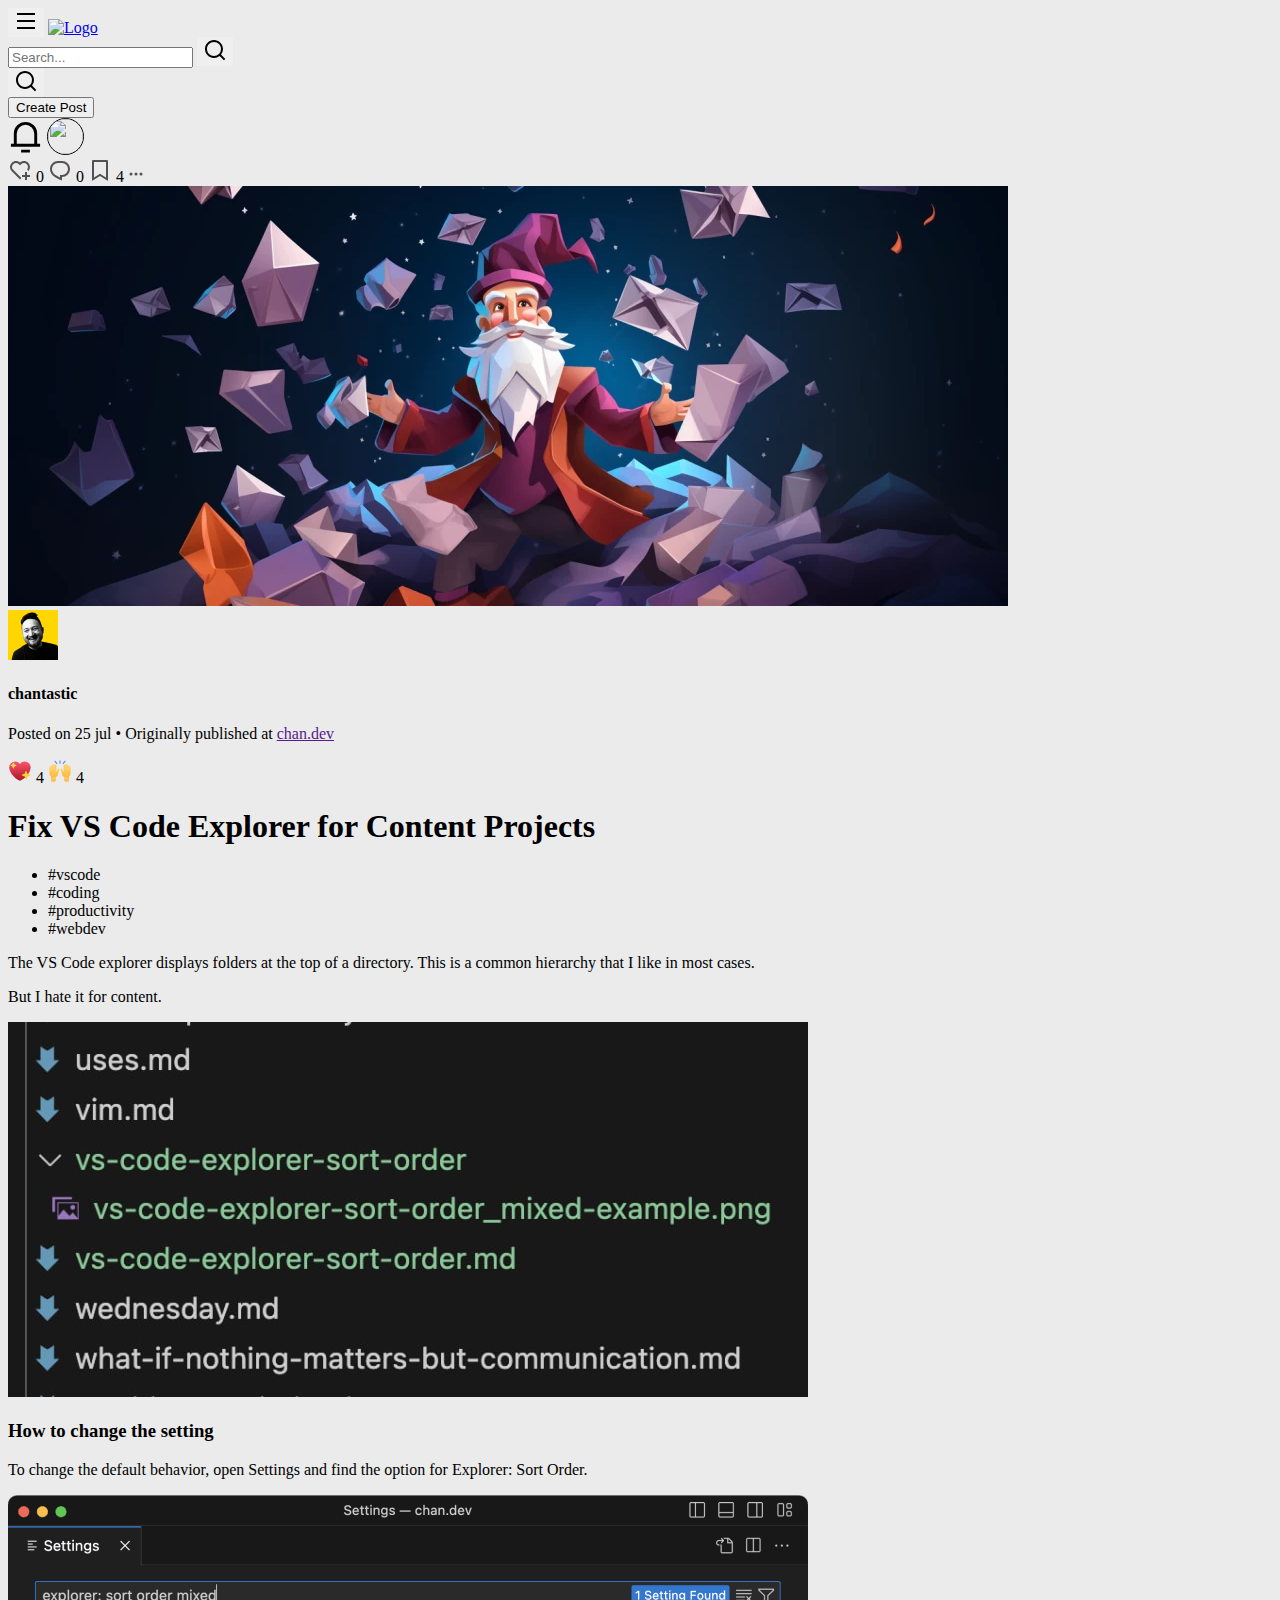
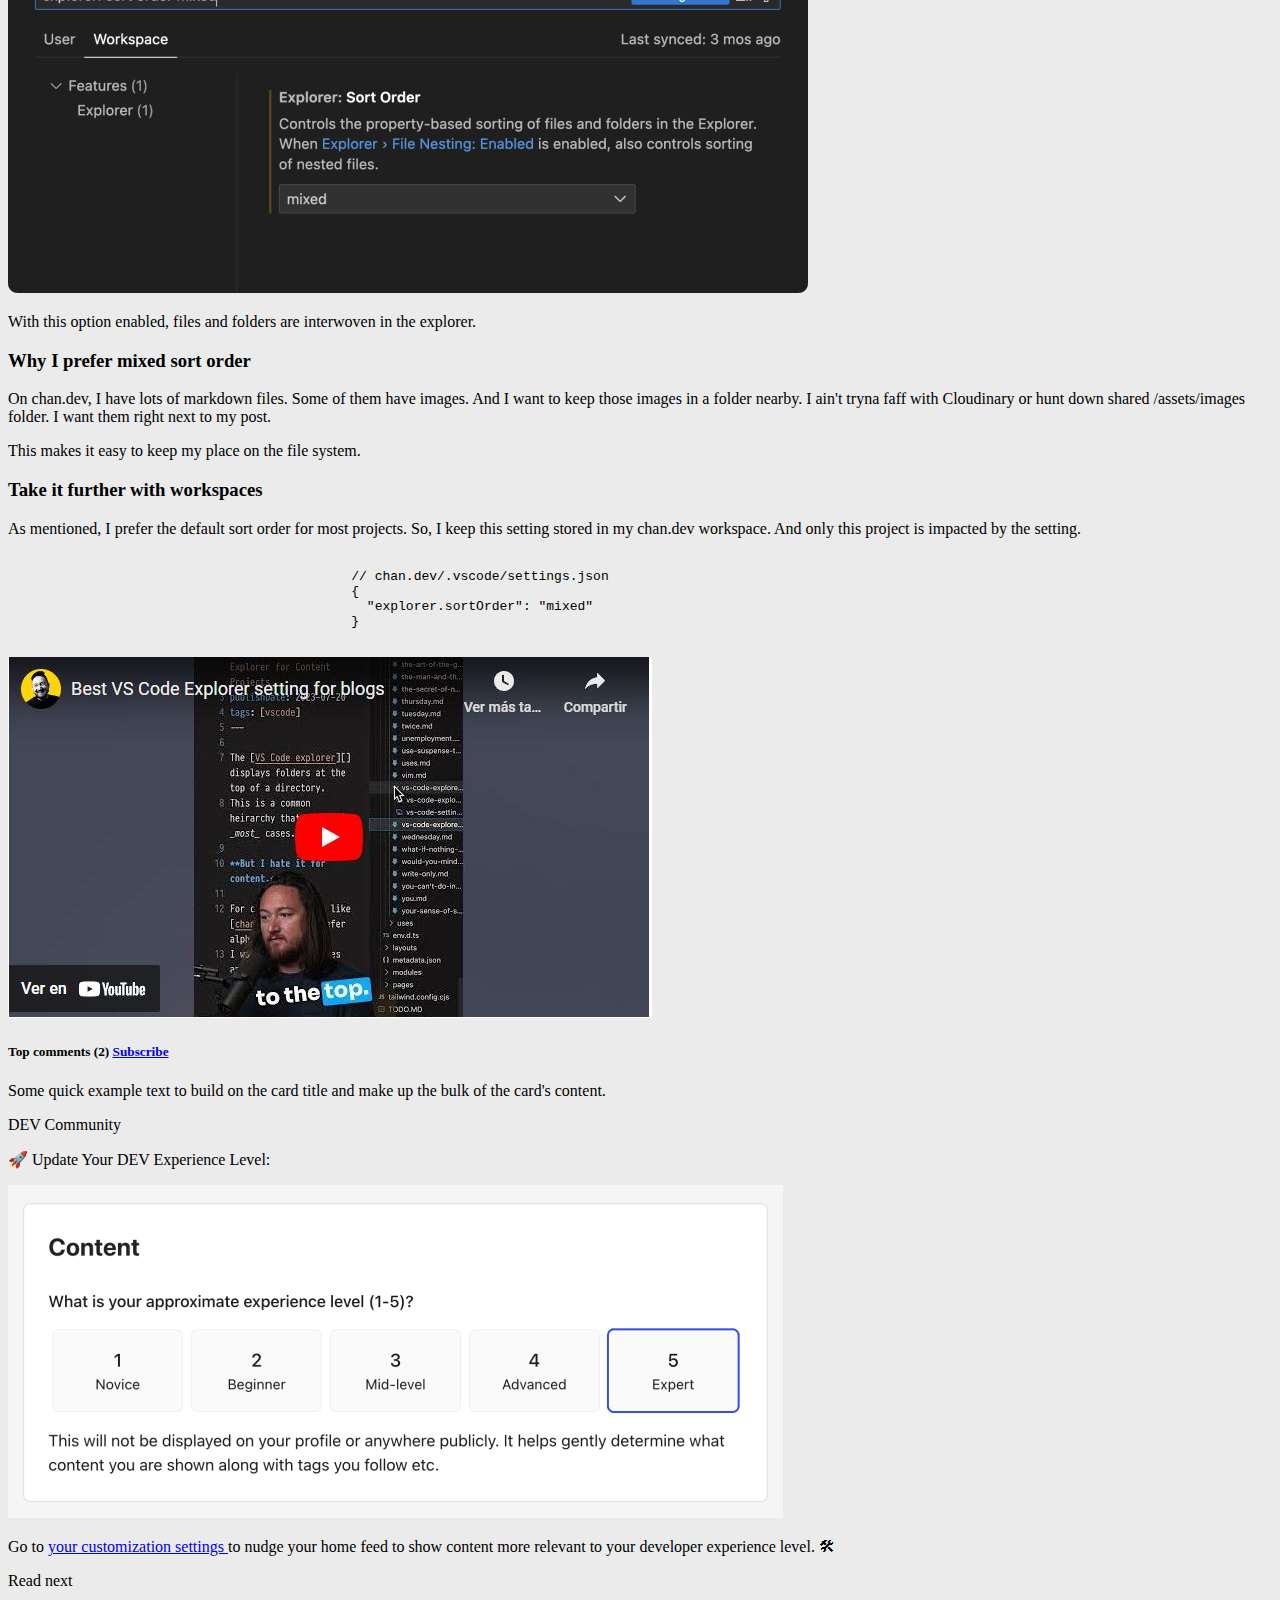
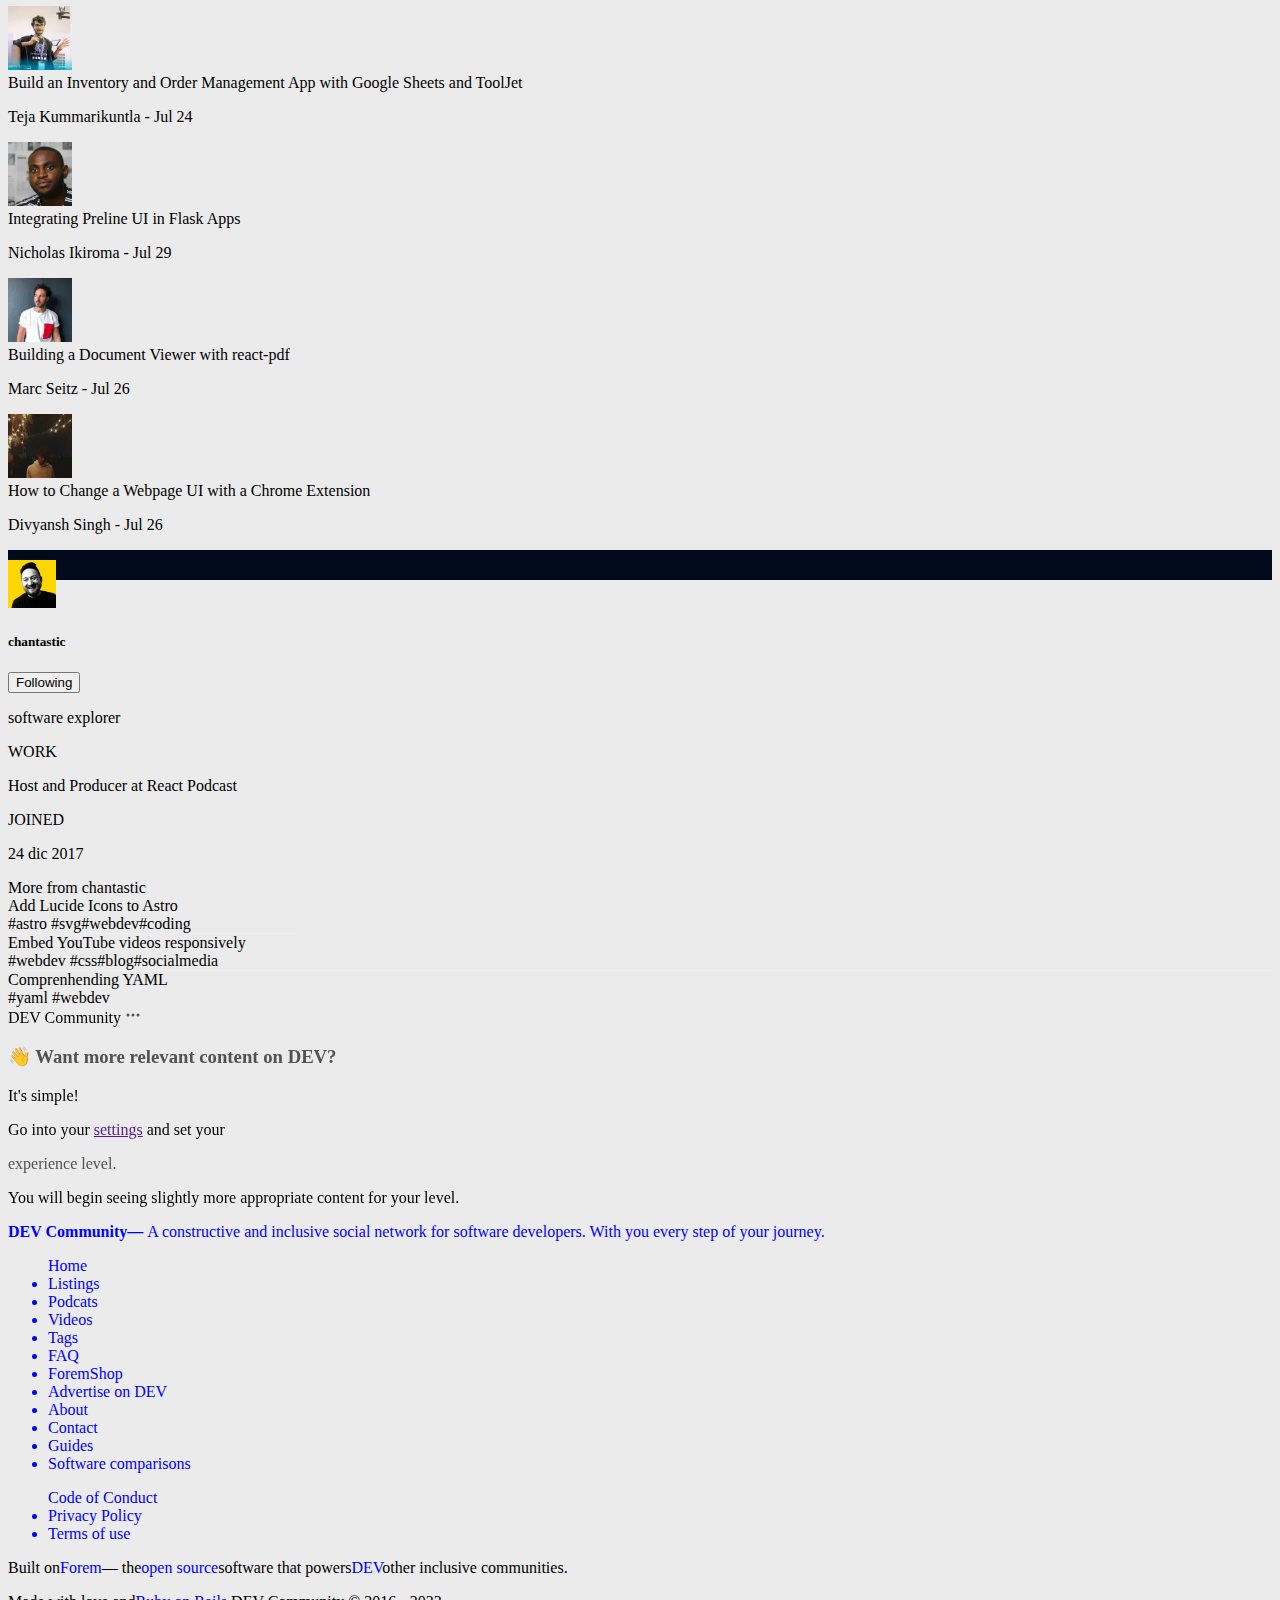
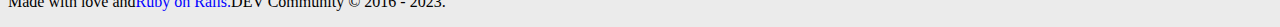
==== commit 9c799b91: "Actualización final" ====
--- a/post.html
+++ b/post.html
@@ -12,7 +12,7 @@
 <body style="background-color: #ebebeb;">
     <header class="header__container">
         <nav class="navbar bg-body-tertiary">
-            <div class="container-fluid d-flex align-items-center">
+            <div class="container d-flex align-items-center">
                 <div class="d-flex align-items-center">
                   <button class="btn btn-outline-success d-block d-md-none d-lg-none" type="submit" style="border:none; ">
                     <img src="./src/hamburger.svg" alt="">
@@ -56,78 +56,89 @@
                 </div>
             </aside>            
             <main class="main-post__container col-12 col-md-9 col-lg-8 my-3 " >
-                <section class="card__section">
-                    <div class="card">
-                        <img src="./src/mago.webp" class="card-img-top" alt="...">
-                        <section class="poster-information__container d-flex ps-3 pt-3 ">
-                            <div class="image__container"><img class="rounded-circle" src="src/autoravatar.webp" alt="">
-                            </div>
-
-                            <div class="info">
-                                <h4>chantastic</h4>
-                                <p>Posted on 25 jul • Originally published at <a href="">chan.dev</a></p>
-                            </div>
-                        </section>
-                        <section class="reactions__container d-flex ps-3  ">
-                            <span class=" me-3">
-                                <img src="./src/sparkleheart.svg" alt="">
-                                <span>4</span>
-                            </span>
-                            <span><img src="./src/raised-hands.svg" alt="">
-                                <span>4</span>
-                            </span>
-                        </section>
-                        <div class="card-body">
-                            <h1 class="card-title">Fix VS Code Explorer for Content Projects</h5>
-                                <section class="hashtag__container">
-                                    <ul class="d-flex flex-wrap list-unstyled">
-                                        <li class="ps-4 me-2">#vscode</li>
-                                        <li class="me-2">#coding</li>
-                                        <li class="me-2">#productivity</li>
-                                        <li class="me-2">#webdev</li>
-                                    </ul>
-                                </section>
-                                <p class="card-text">The VS Code explorer displays folders at the top of a directory.
-                                    This is a common hierarchy that I like in most cases.
-
-                                <p>But I hate it for content.</p>
-
-                                For content sites — like chan.dev — I prefer alphabetical order.
-                                I want to see my files and folders all mixed up together.</p>
-                                <div>
-                                    <img class="img-fluid" src="./src/capture1.jpg" alt="">
+                    <section class="card__section">
+                        <div class="card">
+                            <img src="./src/mago.webp" class="card-img-top" alt="...">
+                            <section class="poster-information__container d-flex ps-4 pt-3 ">
+                                <div class="image__container ps-4"><img class="rounded-circle" src="src/autoravatar.webp" alt="">
                                 </div>
-                                <h3>How to change the setting</h3>
-                                <p>To change the default behavior, open Settings and find the option for Explorer: Sort
-                                    Order.</p>
-                                <img class="img-fluid" src="./src/settings.png" alt="">
-                                <p>With this option enabled, files and folders are interwoven in the explorer.</p>
-                                <h3>Why I prefer mixed sort order</h3>
-                                <p>On chan.dev, I have lots of markdown files.
-                                    Some of them have images.
-                                    And I want to keep those images in a folder nearby.
-                                    I ain't tryna faff with Cloudinary or hunt down shared /assets/images folder.
-                                    I want them right next to my post.
-                                </p>
-                                <p>This makes it easy to keep my place on the file system.</p>
-                                <h3>Take it further with workspaces</h3>
-                                <p>As mentioned, I prefer the default sort order for most projects.
-                                    So, I keep this setting stored in my chan.dev workspace.
-                                    And only this project is impacted by the setting.
-                                </p>
-                                 <div class="code-block">
-                                    <pre><code class="code">
-                                        // chan.dev/.vscode/settings.json
-                                        {
-                                          "explorer.sortOrder": "mixed"
-                                        }
-                                    </code></pre>
-                                  </div>
+    
+                                <div class="info">
+                                    <h4>chantastic</h4>
+                                    <p>Posted on 25 jul • Originally published at <a href="">chan.dev</a></p>
                                 </div>
-
-                                <a href="#" class="btn btn-primary">Subscribe</a>
-                        </div>
-                </section>
+                            </section>
+                            <section class="reactions__container d-flex  ">
+                                <span class=" me-3 ps-3">
+                                    <img class="ps-4" src="./src/sparkleheart.svg" alt="">
+                                    <span>4</span>
+                                </span>
+                                <span><img class="class=ps-4" src="./src/raised-hands.svg" alt="">
+                                    <span>4</span>
+                                </span>
+                            </section>
+                            <div class="card-body">
+                                <h1 class="card-title ps-4">Fix VS Code Explorer for Content Projects</h5>
+                                    <section class="hashtag__container">
+                                        <ul class="d-flex flex-wrap list-unstyled">
+                                            <li class="ps-4 me-2">#vscode</li>
+                                            <li class="me-2">#coding</li>
+                                            <li class="me-2">#productivity</li>
+                                            <li class="me-2">#webdev</li>
+                                        </ul>
+                                    </section>
+                                    <p class="card-text ps-4">The VS Code explorer displays folders at the top of a directory.
+                                        This is a common hierarchy that I like in most cases.
+    
+                                    <p class="ps-4">But I hate it for content.</p>
+    
+                                    <p class="ps-4" For content sites — like chan.dev — I prefer alphabetical order.
+                                    I want to see my files and folders all mixed up together.</p>
+                                    <div>
+                                        <img class="img-fluid t ps-4" src="./src/capture1.jpg" alt="">
+                                    </div>
+                                    <h3 class="ps-4">How to change the setting</h3>
+                                    <p class="ps-4 ">To change the default behavior, open Settings and find the option for Explorer: Sort
+                                        Order.</p>
+                                    <img class="img-fluid ps-4" src="./src/settings.png" alt="">
+                                    <p class="ps-4">With this option enabled, files and folders are interwoven in the explorer.</p>
+                                    <h3 class="ps-4">Why I prefer mixed sort order</h3>
+                                    <p class="ps-4">On chan.dev, I have lots of markdown files.
+                                        Some of them have images.
+                                        And I want to keep those images in a folder nearby.
+                                        I ain't tryna faff with Cloudinary or hunt down shared /assets/images folder.
+                                        I want them right next to my post.
+                                    </p>
+                                    <p class="ps-4">This makes it easy to keep my place on the file system.</p>
+                                    <h3 class="ps-4">Take it further with workspaces</h3>
+                                    <p class="ps-4">As mentioned, I prefer the default sort order for most projects.
+                                        So, I keep this setting stored in my chan.dev workspace.
+                                        And only this project is impacted by the setting.
+                                    </p>
+                                    <div class="code-block">
+                                        <pre><code class="code">
+                                            // chan.dev/.vscode/settings.json
+                                            {
+                                              "explorer.sortOrder": "mixed"
+                                            }
+                                        </code></pre>
+                                    </div>
+                                    
+                                        <img class="img-fluid ps-4" src="./src/video yotube.JPG">
+                             
+                            </div>
+                    </section>
+                    <section class="">
+                        <div class="card border-top-0" >
+                            <div class="card-body d-flex ps-6">
+                              <div class="justify-content-start justify-content-end">
+                                <h5 class="card-title ">Top comments (2) <a href="#" class="btn btn-outline-secondary ">Subscribe</a></h5></div>
+                                
+                              
+                            </div>
+                            <p class="card-text">Some quick example text to build on the card title and make up the bulk of the card's content.</p>
+                          </div>
+                    </section>
                 <section class="card mt-3 px-5 pt-2">
                     <p>DEV Community</p>
                     <p class="fs-2 fw-bold">🚀 Update Your DEV Experience Level:</p>
@@ -247,6 +258,41 @@
             </aside>
         </div>
     </div>
-    <footer class="footer__container"></footer>
+        <footer class="footer__container d-none d-lg-block d-md-block">
+            <div class="container">
+                <div class=" d-flex justify-content-center">
+                        <span class="me-1 text-center fw-light"> <strong >DEV Community— </strong> A constructive and inclusive social network for software developers.
+                         With you every step of your journey.</span>
+                       
+                </div>
+            
+            <ul class="d-flex justify-content-center flex-wrap">
+              <li class="no__point">Home</li>
+              <li class="ms-4">Listings</li>
+              <li class="ms-4">Podcats</li>
+              <li class="ms-4">Videos</li>
+              <li class="ms-4">Tags</li>
+              <li class="ms-4">FAQ</li>
+              <li class="ms-4">ForemShop</li>
+              <li class="ms-4">Advertise on DEV</li>
+              <li class="ms-4">About</li>
+              <li class="ms-4">Contact</li>
+              <li class="ms-4">Guides</li>
+              <li class="ms-4">Software comparisons</li>
+            </ul>
+            <ul class="d-flex justify-content-center">
+              <li class="no__point">Code of Conduct</li>
+              <li class="ms-4">Privacy Policy</li>
+              <li class="ms-4">Terms of use</li>
+            </ul>
+            <p class="d-flex justify-content-center">
+              Built on<span class="mx-1">Forem</span>— the<span class="mx-1">open source</span>software that powers<span class="mx-1">DEV</span>other
+              inclusive communities.
+            </p>
+            <p class="d-flex justify-content-center">Made with love and<span class="mx-1">Ruby on Rails.</span>DEV Community © 2016 - 2023.</p>
+        </div>
+        </footer>
+    <script src="https://cdn.jsdelivr.net/npm/bootstrap@5.3.1/dist/js/bootstrap.bundle.min.js" integrity="sha384-HwwvtgBNo3bZJJLYd8oVXjrBZt8cqVSpeBNS5n7C8IVInixGAoxmnlMuBnhbgrkm" crossorigin="anonymous"></script>
+
 </body>
 </html>--- a/styles.css
+++ b/styles.css
@@ -1,6 +1,320 @@
-
-
-.aside-left-post__container  .icon-heart:hover {
+/*.container {
+    margin: 0;
+    padding: 0;
+}*/
+body {
+  background-color: rgb(245, 245, 245);
+}
+
+.aside-menu__container .first-icons__container, .aside-menu__container .second-icons__container, .aside-menu__container .third-icons__container, .aside-menu__container .fourth-icons__container {
+  border: none;
+}
+.aside-menu__container .btn-first__button {
+  color: blue;
+  margin-bottom: 5px;
+}
+.aside-menu__container .btn-first__button:hover {
+  background-color: blue;
+  color: white;
+  text-decoration: underline;
+  text-decoration-color: white;
+}
+.aside-menu__container .btn-second__button:hover {
+  background-color: rgb(212, 229, 255);
+  color: rgb(23, 23, 204);
+  text-decoration: underline;
+  text-decoration-color: rgb(0, 0, 94);
+}
+.aside-menu__container .card {
+  margin-bottom: 25px;
+}
+.aside-menu__container .list-group-item, .aside-menu__container .tags__item {
+  border: none;
+  background-color: rgb(245, 245, 245);
+}
+.aside-menu__container .list-group-item:hover {
+  background-color: rgb(212, 229, 255);
+  color: rgb(23, 23, 204);
+  text-decoration: underline;
+  text-decoration-color: rgb(0, 0, 94);
+  cursor: pointer;
+}
+.aside-menu__container .titles__items:hover {
+  background-color: rgb(245, 245, 245);
+  color: black;
+  text-decoration: none;
+  cursor: default;
+}
+.aside-menu__container .underline__text .card-title {
+  font-size: 23px;
+  font-weight: bold;
+}
+.aside-menu__container .underline__text .card-title span {
+  font-size: 23px;
+  font-weight: bold;
+  color: blue;
+  text-decoration: underline;
+  text-decoration-color: blue;
+}
+.aside-menu__container .underline__text .card-title :hover {
+  cursor: pointer;
+}
+.aside-menu__container .underline__text .card__text {
+  font-size: 16px;
+}
+.aside-menu__container .underline__text .card__text span {
+  font-size: 16px;
+  color: blue;
+  text-decoration: underline;
+  text-decoration-color: blue;
+}
+.aside-menu__container .underline__text .card__text :hover {
+  cursor: pointer;
+}
+.aside-menu__container .underline__text .koala__container:hover {
+  cursor: pointer;
+}
+.aside-menu__container .underline__text img {
+  margin-bottom: 20px;
+}
+.aside-menu__container .background__item {
+  background-color: rgb(245, 245, 245);
+  border: none;
+}
+.aside-menu__container .footer__text .card-footer__text {
+  font-size: 13px;
+  font-weight: lighter;
+}
+.aside-menu__container .footer__text .card-footer__text span {
+  font-size: 12.5px;
+  font-weight: bold;
+  color: blue;
+}
+.aside-menu__container .footer__text .card-footer__text span:hover {
+  cursor: pointer;
+}
+.aside-menu__container .icons__container {
+  margin-bottom: 25px;
+  background-color: rgb(245, 245, 245);
+}
+.aside-menu__container .icons__container img:hover {
+  background-color: rgb(212, 229, 255);
+  color: rgb(23, 23, 204);
+  text-decoration: underline;
+  text-decoration-color: rgb(0, 0, 94);
+  cursor: pointer;
+}
+
+.main-principal__container .nav-underline {
+  --bs-nav-underline-border-width: 0;
+}
+.main-principal__container .tabs__container {
+  height: 60px;
+}
+.main-principal__container .tabs__container * {
+  font-size: 1.125rem;
+}
+.main-principal__container .tabs__container .item__tab {
+  padding: 0.25rem;
+  border-radius: 8px;
+  color: #000;
+}
+.main-principal__container .tabs__container .item__tab a:hover {
+  color: rgb(59, 73, 223);
+}
+.main-principal__container .tabs__container .item__tab .item__link {
+  color: #000;
+}
+.main-principal__container .tabs__container .item__tab:hover {
+  background-color: #fff;
+}
+.main-principal__container .cards__container .card {
+  padding-bottom: 10px;
+}
+.main-principal__container .cards__container .card .card-body .autor__container .autor__pic {
+  border-radius: 100%;
+  width: 32px;
+  height: 32px;
+  right: 15px;
+  top: 15px;
+}
+.main-principal__container .cards__container .card .card-body .autor__container .post-img__container .autor__pic {
+  border-radius: 0%;
+  width: 32px;
+  height: 32px;
+}
+.main-principal__container .cards__container .card .card-body .autor__container .post-img__container .autor__pic--circle {
+  border-radius: 100%;
+  width: 32px;
+  height: 32px;
+}
+.main-principal__container .cards__container .card .card-body .autor__container .post-img__container .autor__photo {
+  border-radius: 100%;
+  border-style: solid;
+  border-color: #fff;
+  width: 24px;
+  height: 24px;
+  left: 35px;
+  top: 38px;
+}
+.main-principal__container .cards__container .card .card-body .autor__container .autor-info__container .autor__label {
+  font-weight: 500;
+  font-size: 0.875rem;
+  color: rgb(64, 64, 64);
+  font-family: "Segoe UI", "Roboto", Helvetica, Arial, sans-serif, "Apple Color Emoji", "Segoe UI Emoji", "Segoe UI Symbol";
+  padding: 0.25rem;
+  border-radius: 8px;
+}
+.main-principal__container .cards__container .card .card-body .autor__container .autor-info__container .autor__label:hover {
+  background-color: #f3f3f3;
+}
+.main-principal__container .cards__container .card .card-body .autor__container .autor-info__container .date__label {
+  font-size: 0.75rem;
+  color: rgb(82, 82, 82);
+}
+.main-principal__container .cards__container .card .card-body .card-title-lg {
+  font-size: 1.875rem;
+  font-weight: bold;
+  font-family: "Segoe UI", "Roboto", Helvetica, Arial, sans-serif, "Apple Color Emoji", "Segoe UI Emoji", "Segoe UI Symbol";
+}
+.main-principal__container .cards__container .card .card-body .card-title-lg:hover {
+  color: rgb(59, 73, 223);
+}
+.main-principal__container .cards__container .card .card-body .card-subtitle-lg {
+  font-size: 1.5rem;
+  font-weight: bold;
+  font-family: "Segoe UI", "Roboto", Helvetica, Arial, sans-serif, "Apple Color Emoji", "Segoe UI Emoji", "Segoe UI Symbol";
+}
+.main-principal__container .cards__container .card .card-body .card-subtitle-lg:hover {
+  color: rgb(59, 73, 223);
+  cursor: pointer;
+}
+.main-principal__container .cards__container .card .card-body .card-title-sm {
+  font-size: 1.25rem;
+  font-weight: bold;
+  font-family: "Segoe UI", "Roboto", Helvetica, Arial, sans-serif, "Apple Color Emoji", "Segoe UI Emoji", "Segoe UI Symbol";
+}
+.main-principal__container .cards__container .card .card-body .card-title-sm:hover {
+  color: rgb(59, 73, 223);
+  cursor: pointer;
+}
+.main-principal__container .cards__container .card .card-body .tags__container .li__green {
+  background-color: rgba(26, 214, 67, 0.1019607843);
+}
+.main-principal__container .cards__container .card .card-body .tags__container .li__green .green__tag {
+  color: #1ad643;
+}
+.main-principal__container .cards__container .card .card-body .tags__container .li__green:hover {
+  border-color: #1ad643;
+  background-color: rgba(26, 214, 67, 0.1019607843);
+}
+.main-principal__container .cards__container .card .card-body .tags__container li {
+  font-size: 0.875rem;
+  padding: 0.25rem;
+  border-radius: 8px;
+  border: 1px solid;
+  border-color: #fff;
+}
+.main-principal__container .cards__container .card .card-body .tags__container li:hover {
+  background-color: #f3f3f3;
+  border: 1px solid;
+  border-color: #b4afaf;
+}
+.main-principal__container .cards__container .card .info__container .detail__container .reactions__link {
+  padding: 0.25rem;
+  border-radius: 8px;
+}
+.main-principal__container .cards__container .card .info__container .detail__container .reactions__link .reactions-pic__container {
+  border-radius: 100%;
+  background-color: rgb(245, 245, 245);
+  border: 2px solid rgb(245, 245, 245);
+  width: 28px;
+  height: 28px;
+}
+.main-principal__container .cards__container .card .info__container .detail__container .reactions__link .reaction__pic--front {
+  z-index: 5;
+}
+.main-principal__container .cards__container .card .info__container .detail__container .reactions__link .reaction__pic--back {
+  z-index: 4;
+  right: 10px;
+}
+.main-principal__container .cards__container .card .info__container .detail__container .reactions__link .reaction__pic--back-2 {
+  z-index: 3;
+  right: 20px;
+}
+.main-principal__container .cards__container .card .info__container .detail__container .reactions__link .reaction__pic--back-3 {
+  z-index: 2;
+  right: 30px;
+}
+.main-principal__container .cards__container .card .info__container .detail__container .reactions__link .reaction__pic--back-4 {
+  z-index: 1;
+  right: 40px;
+}
+.main-principal__container .cards__container .card .info__container .detail__container .reactions__link .reactions__label {
+  font-size: 0.875rem;
+}
+.main-principal__container .cards__container .card .info__container .detail__container .reactions__link:hover {
+  background-color: #f3f3f3;
+}
+.main-principal__container .cards__container .card .info__container .detail__container .comments__link {
+  font-size: 0.875rem;
+  padding: 0.25rem;
+  border-radius: 8px;
+}
+.main-principal__container .cards__container .card .info__container .detail__container .comments__link:hover {
+  background-color: #f3f3f3;
+}
+.main-principal__container .cards__container .card .info__container .time__container .min-read__container {
+  font-size: 0.75rem;
+}
+.main-principal__container .cards__container .card .info__container .time__container .bookmark__pic {
+  padding: 0.25rem;
+  border-radius: 5px;
+}
+.main-principal__container .cards__container .card .info__container .time__container .bookmark__pic:hover {
+  background-color: rgba(59, 73, 223, 0.1);
+}
+.main-principal__container .cards__container .card .comments__container .comment__container .autor-comment__pic {
+  border-radius: 100%;
+  width: 24px;
+  height: 24px;
+}
+.main-principal__container .cards__container .card .comments__container .comment__container .comment-detail__container {
+  background-color: rgb(245, 245, 245);
+}
+.main-principal__container .cards__container .card .comments__container .comment__container .comment-detail__container * {
+  font-size: 0.875rem;
+}
+.main-principal__container .cards__container .card .all-comments__container .all-comments__text {
+  font-size: 0.875rem;
+}
+.main-principal__container .cards__container:hover {
+  cursor: pointer;
+}
+
+.aside-right-principal__container .color__blue {
+  color: blue;
+  font-weight: 500;
+}
+.aside-right-principal__container span {
+  font-weight: 500;
+}
+.aside-right-principal__container p {
+  font-size: 13px;
+}
+.aside-right-principal__container a:hover {
+  color: blue;
+}
+.aside-right-principal__container .color__gold {
+  background-color: goldenrod;
+  font-size: 13px;
+}
+.aside-right-principal__container .margin__card {
+  margin-top: 15px;
+  margin-bottom: 15px;
+}
+
+.aside-left-post__container .icon__color .icon-heart:hover {
   color: red;
 }
 .aside-left-post__container .icon__color .icon-message:hover {
@@ -9,36 +323,42 @@
 .aside-left-post__container .icon__color .icon-mark:hover {
   color: hotpink;
 }
+
+.main-post__container .more__info .row:hover .fs-4,
+.main-post__container .more__info .row:hover .opacity-75 {
+  color: rgb(59, 73, 223);
+  cursor: pointer;
+}
+@media (min-width: 768px) {
+  .main-post__container .main-post__container {
+    margin-left: 5rem;
+  }
+}
+
 .aside-right-post__container .card__anuncio {
   position: sticky;
-  top: 20px; 
-  z-index: 100; 
- 
-}
-
-@media (min-width: 768px) {
-  .main-post__container {
+  top: 20px;
+  z-index: 100;
+}
+@media (max-width: 769px) {
+  .aside-right-post__container .aside-right-post__container {
+    margin-left: 0rem;
+  }
+}
+@media (max-width: 768px) {
+  .aside-right-post__container .aside-right-post__container {
     margin-left: 5rem;
   }
 }
-.main-post__container .more__info .row:hover .fs-4,
-.main-post__container .more__info .row:hover .opacity-75 {
-  color: rgb(59, 73, 223);
-  cursor: pointer;
-}
-
-@media (max-width: 769px) {
-  .aside-right-post__container {
+@media (max-width: 320px) {
+  .aside-right-post__container .aside-right-post__container {
     margin-left: 0rem;
   }
 }
-@media (max-width: 768px) {
-  .aside-right-post__container {
-    margin-left: 5rem;
-  }
-}
-@media (max-width: 320px) {
-  .aside-right-post__container {
-    margin-left: 0rem;
-  }
-}+
+.footer__container .no__point {
+  list-style: none;
+}
+.footer__container span, .footer__container li {
+  color: blue;
+}/*# sourceMappingURL=styles.css.map */